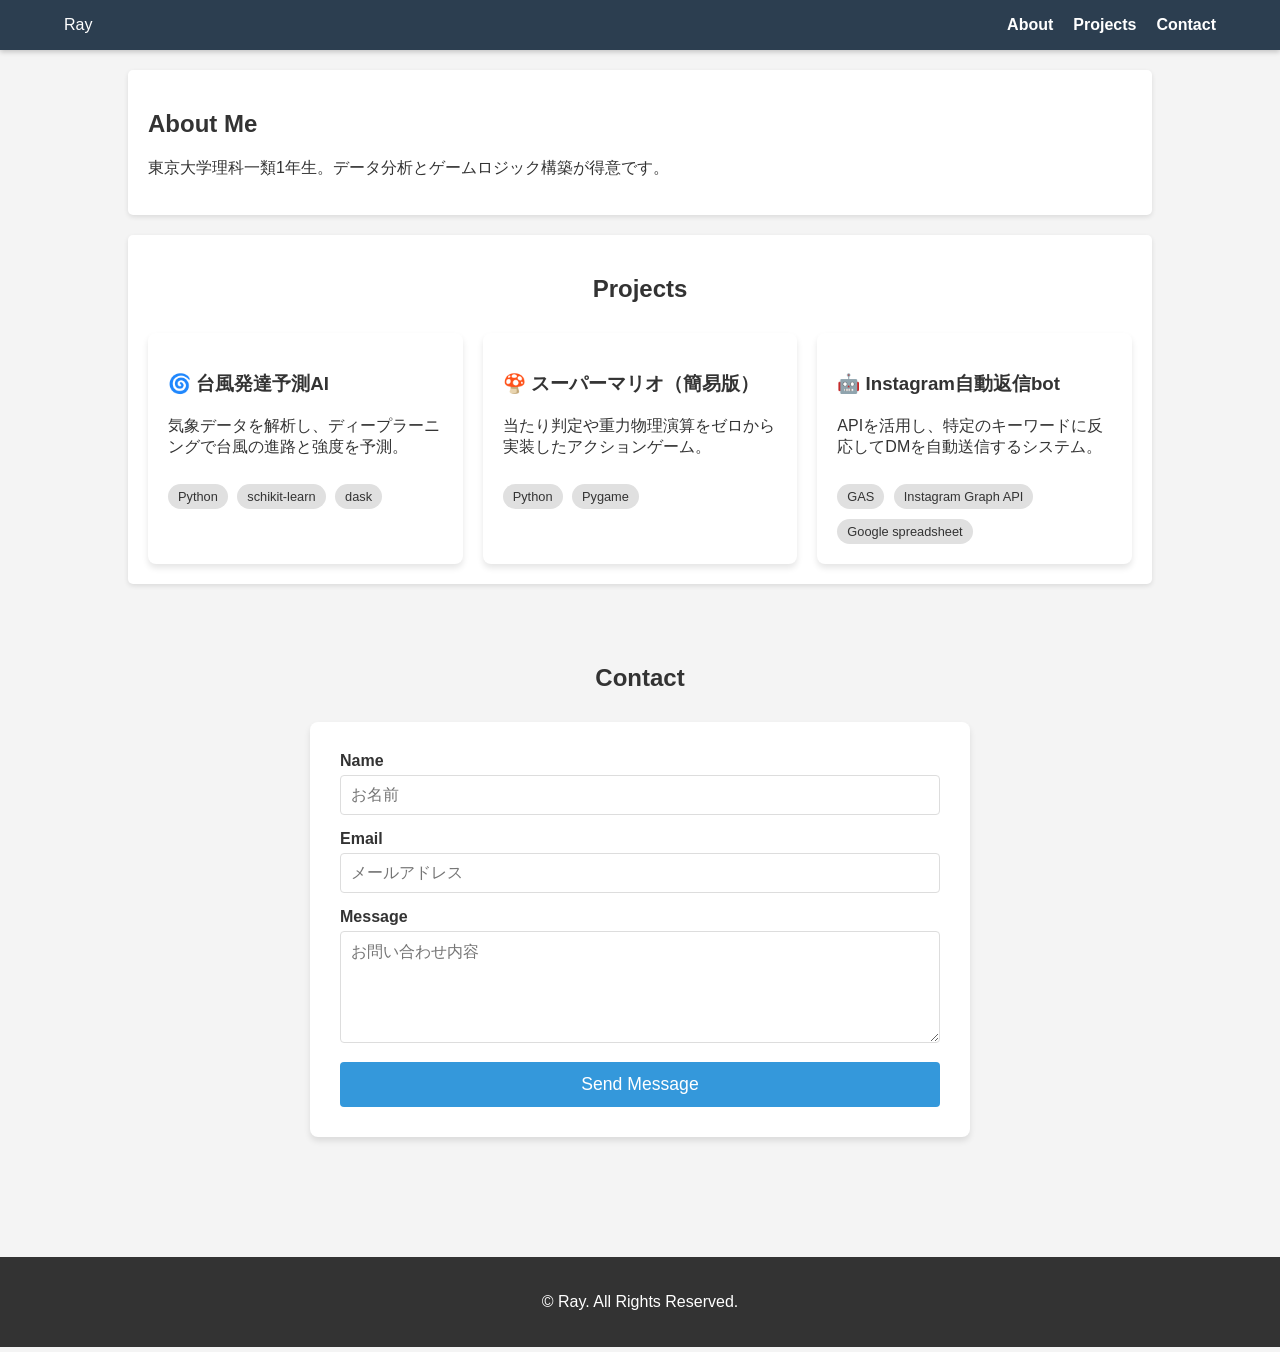
==== index.html @ 61f5af49 "スマホ対応とJSの追加" ====
<!DOCTYPE html>
<html lang="ja">
<head>
    <meta charset="UTF-8">
    <meta name="viewport" content="width=device-width, initial-scale=1.0">
    <title>My Portfolio</title>
    <link rel="stylesheet" href="./css/style.css">
</head>
<body>

    <header>
        <div class="header-container">
            <div class="logo">
                Ray
            </div>

            <nav>
                <ul>
                    <li><a href="#about">About</a></li>
                    <li><a href="#projects">Projects</a></li>
                    <li><a href="#contact">Contact</a></li>
                </ul>
            </nav>
        </div>
    </header>

    <div class="container">
        <section class="project" id="about">
            <h2>About Me</h2>
            <p>東京大学理科一類1年生。データ分析とゲームロジック構築が得意です。</p>
        </section>

        <section class="project" id="projects">
            <h2 style="text-align: center; margin-bottom: 30px;">Projects</h2>
            
            <div class="project-grid">
                <div class="project-card">
                    <h3>🌀 台風発達予測AI</h3>
                    <p>気象データを解析し、ディープラーニングで台風の進路と強度を予測。</p>
                    <div class="tech-stack">
                        <span>Python</span>
                        <span>schikit-learn</span>
                        <span>dask</span>
                    </div>
                </div>

                <div class="project-card">
                    <h3>🍄 スーパーマリオ（簡易版）</h3>
                    <p>当たり判定や重力物理演算をゼロから実装したアクションゲーム。</p>
                    <div class="tech-stack">
                        <span>Python</span>
                        <span>Pygame</span>
                    </div>
                </div>

                <div class="project-card">
                    <h3>🤖 Instagram自動返信bot</h3>
                    <p>APIを活用し、特定のキーワードに反応してDMを自動送信するシステム。</p>
                    <div class="tech-stack">
                        <span>GAS</span>
                        <span>Instagram Graph API</span>
                        <span>Google spreadsheet</span>
                    </div>
                </div>

            </div>
        </section>
    </div>

    <section id="contact" class="container">
        <h2 style="text-align: center; margin-bottom: 30px;">Contact</h2>
        <div class="contact-form">
            <form>
                <div class="form-group">
                    <label for="name">Name</label>
                    <input type="text" id="name" placeholder="お名前">
                </div>
                <div class="form-group">
                    <label for="email">Email</label>
                    <input type="email" id="email" placeholder="メールアドレス">
                </div>
                <div class="form-group">
                    <label for="message">Message</label>
                    <textarea id="message" rows="5" placeholder="お問い合わせ内容"></textarea>
                </div>
                <button type="submit" class="btn">Send Message</button>
            </form>
        </div>
    </section>

    <footer>
        <p>&copy; Ray. All Rights Reserved.</p>
    </footer>
<script src="./js/main.js"></script>
</body>
</html>
---- css/style.css ----
body {
    font-family: sans-serif;
    margin: 0;
    padding: 0;
    background-color: #f4f4f4;
    color: #333;
}

header {
    background-color: #2c3e50;
    color: white;
    padding: 2rem 0;
    text-align: center;
}

.container {
    width: 80%;
    margin: auto;
    overflow: hidden;
    padding: 20px;
}

.project {
    background: white;
    padding: 20px;
    margin-bottom: 20px;
    border-radius: 5px;
    box-shadow: 0 2px 5px rgba(0,0,0,0.1);
}

/* グリッドレイアウト（カードを横並びにする） */
.project-grid {
    display: grid;
    grid-template-columns: repeat(auto-fit, minmax(250px, 1fr));
    gap: 20px;
}

/* カードのデザイン */
.project-card {
    background: white;
    padding: 20px;
    border-radius: 8px;
    box-shadow: 0 4px 6px rgba(0,0,0,0.1);
    transition: transform 0.3s ease;
}

/* マウスを乗せた時の動き */
.project-card:hover {
    transform: translateY(-5px); /* 少し浮き上がる */
}

/* 技術タグのデザイン */
.tech-stack span {
    display: inline-block;
    background: #e0e0e0;
    padding: 5px 10px;
    border-radius: 15px;
    font-size: 0.8rem;
    margin-right: 5px;
    margin-top: 10px;
}

/* ヘッダー全体の設定 */
header {
    background-color: #2c3e50;
    color: white;
    padding: 1rem 0;
    /* スクロールしても上に張り付く設定 */
    position: sticky;
    top: 0;
    z-index: 1000; /* 他の要素より手前に表示 */
    box-shadow: 0 2px 5px rgba(0,0,0,0.2);
}

/* ヘッダーの中身を横並びにするコンテナ */
.header-container {
    width: 90%;
    margin: auto;
    display: flex;             /* 1. フレックスボックス化 */
    justify-content: space-between; /* 2. 両端に配置 */
    align-items: center;       /* 3. 垂直方向の中央揃え */
}

.logo h1 {
    margin: 0;
    font-size: 2.5rem;
}

/* ナビゲーションのリスト設定 */
nav ul {
    display: flex; /* リストの・を横並びにする */
    list-style: none; /* ・（黒丸）を消す */
    margin: 0;
    padding: 0;
}

nav li {
    margin-left: 20px; /* メニュー間の隙間 */
}

/* リンクのデザイン */
nav a {
    color: white;
    text-decoration: none; /* 下線を消す */
    font-weight: bold;
    transition: color 0.3s;
}

nav a:hover {
    color: #3498db; /* ホバー時に水色にする */
}

/* --- Contact Form Styles --- */
.contact-form {
    max-width: 600px; /* 幅を広げすぎない */
    margin: 0 auto 50px auto; /* 中央寄せ */
    background: white;
    padding: 30px;
    border-radius: 8px;
    box-shadow: 0 4px 6px rgba(0,0,0,0.1);
}

.form-group {
    margin-bottom: 15px;
}

label {
    display: block; /* 改行させる */
    margin-bottom: 5px;
    font-weight: bold;
}

/* 入力エリアの共通設定 */
input[type="text"],
input[type="email"],
textarea {
    width: 100%; /* 親要素いっぱいに広げる */
    padding: 10px;
    border: 1px solid #ddd;
    border-radius: 4px;
    font-size: 1rem;
    box-sizing: border-box; /* 重要：paddingを幅に含める計算式 */
}

/* 入力中に枠線を青くする（フォーカス状態） */
input:focus,
textarea:focus {
    outline: none;
    border-color: #3498db;
    box-shadow: 0 0 5px rgba(52, 152, 219, 0.5);
}

/* 送信ボタン */
.btn {
    display: block;
    width: 100%;
    background: #3498db;
    color: white;
    border: none;
    padding: 12px;
    font-size: 1.1rem;
    border-radius: 4px;
    cursor: pointer;
    transition: background 0.3s;
}

.btn:hover {
    background: #2980b9;
}

/* --- Footer Styles --- */
footer {
    background: #333;
    color: white;
    text-align: center;
    padding: 20px 0;
    margin-top: 50px;
}

/* --- スマホ対応 (レスポンシブデザイン) --- */

/* 画面の幅が768px以下（スマホ・タブレット縦）の場合に適用 */
@media (max-width: 768px) {

    /* 1. コンテナの幅を広げる */
    .container {
        width: 95%; /* スマホは画面が狭いので、余白を減らして限界まで使う */
        padding: 10px;
    }

    /* 2. ヘッダーのデザイン変更 */
    .header-container {
        flex-direction: column; /* 横並び(row)をやめて、縦積み(column)にする */
        text-align: center;
    }

    nav ul {
        margin-top: 15px; /* ロゴとメニューの間に隙間を作る */
        justify-content: center; /* 真ん中に寄せる */
    }

    nav li {
        margin: 0 10px; /* メニュー同士の間隔を調整 */
    }

    /* 3. プロジェクトカードの調整 */
    .project-grid {
        /* スマホでは1列にする（強制的に） */
        grid-template-columns: 1fr; 
    }

    h1 {
        font-size: 1.8rem; /* タイトルがデカすぎるので少し小さく */
    }
}
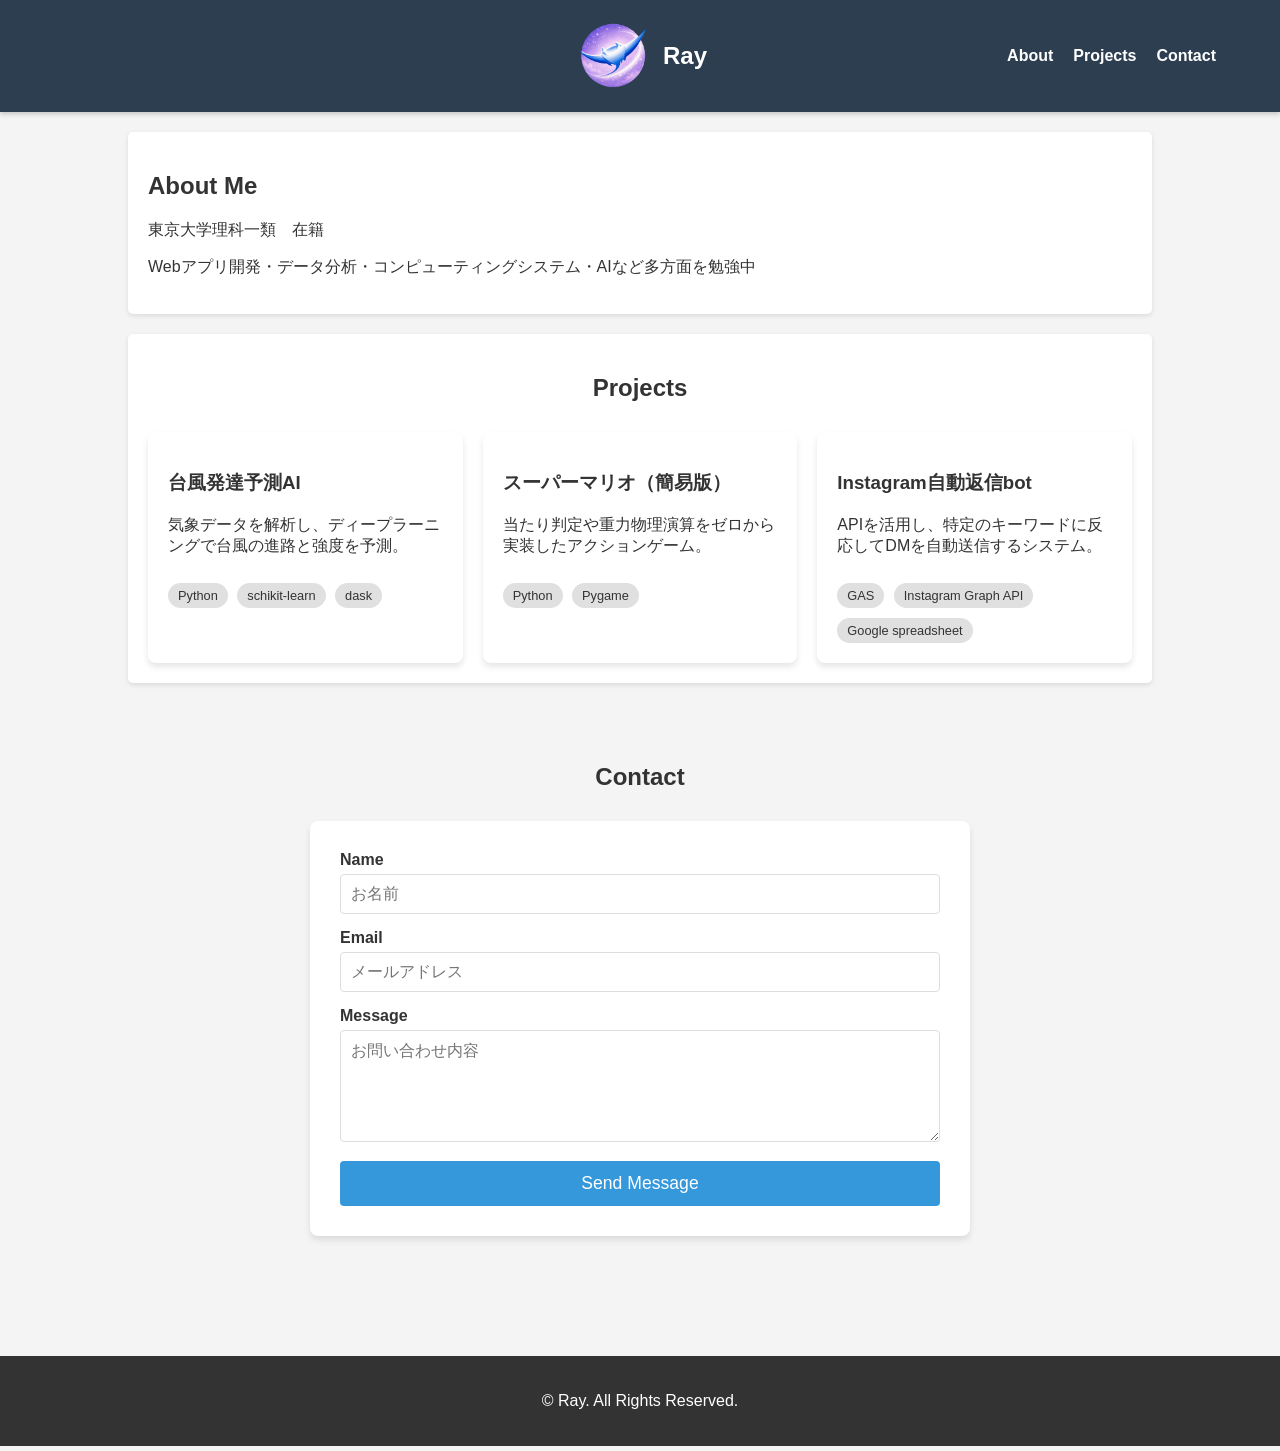
==== commit 0b488e0d: "アイコンの追加" ====
--- a/index.html
+++ b/index.html
@@ -11,7 +11,8 @@
     <header>
         <div class="header-container">
             <div class="logo">
-                Ray
+                <img src="./assets/Ray icon ver3.PNG" alt="logo" height="80px">
+                <h3>Ray</h3>
             </div>
 
             <nav>
@@ -27,7 +28,8 @@
     <div class="container">
         <section class="project" id="about">
             <h2>About Me</h2>
-            <p>東京大学理科一類1年生。データ分析とゲームロジック構築が得意です。</p>
+            <p>東京大学理科一類　在籍</p>
+            <p>Webアプリ開発・データ分析・コンピューティングシステム・AIなど多方面を勉強中</p>
         </section>
 
         <section class="project" id="projects">
@@ -35,7 +37,7 @@
             
             <div class="project-grid">
                 <div class="project-card">
-                    <h3>🌀 台風発達予測AI</h3>
+                    <h3>台風発達予測AI</h3>
                     <p>気象データを解析し、ディープラーニングで台風の進路と強度を予測。</p>
                     <div class="tech-stack">
                         <span>Python</span>
@@ -45,7 +47,7 @@
                 </div>
 
                 <div class="project-card">
-                    <h3>🍄 スーパーマリオ（簡易版）</h3>
+                    <h3>スーパーマリオ（簡易版）</h3>
                     <p>当たり判定や重力物理演算をゼロから実装したアクションゲーム。</p>
                     <div class="tech-stack">
                         <span>Python</span>
@@ -54,7 +56,7 @@
                 </div>
 
                 <div class="project-card">
-                    <h3>🤖 Instagram自動返信bot</h3>
+                    <h3>Instagram自動返信bot</h3>
                     <p>APIを活用し、特定のキーワードに反応してDMを自動送信するシステム。</p>
                     <div class="tech-stack">
                         <span>GAS</span>
--- a/css/style.css
+++ b/css/style.css
@@ -76,22 +76,33 @@
 .header-container {
     width: 90%;
     margin: auto;
-    display: flex;             /* 1. フレックスボックス化 */
-    justify-content: space-between; /* 2. 両端に配置 */
+    display: grid;             /* 1. フレックスボックス化 */
+    grid-template-columns: 1fr auto 1fr; /* 2. 両端に配置 */
     align-items: center;       /* 3. 垂直方向の中央揃え */
 }
 
-.logo h1 {
+.logo {
+    justify-self: center;   
+    display: flex;
+    align-items: center;
+    gap: 10px;
+    grid-column: 2;        
+}
+
+.logo h3 {
     margin: 0;
-    font-size: 2.5rem;
+    font-size: 1.5rem;
 }
 
 /* ナビゲーションのリスト設定 */
-nav ul {
-    display: flex; /* リストの・を横並びにする */
-    list-style: none; /* ・（黒丸）を消す */
-    margin: 0;
-    padding: 0;
+nav {
+    grid-column: 3;   /* ← 右端の列に固定 */
+    justify-self: end;
+}
+
+nav ul { display: flex; /* リストの・を横並びにする */ 
+    list-style: none; /* ・（黒丸）を消す */ 
+    margin: 0; padding: 0;
 }
 
 nav li {
@@ -188,10 +199,19 @@
         padding: 10px;
     }
 
-    /* 2. ヘッダーのデザイン変更 */
     .header-container {
-        flex-direction: column; /* 横並び(row)をやめて、縦積み(column)にする */
+        grid-template-columns: 1fr;
+        row-gap: 15px;
         text-align: center;
+    }
+
+    .logo {
+        grid-column: 1;
+    }
+
+    nav {
+        grid-column: 1;
+        justify-self: center;
     }
 
     nav ul {
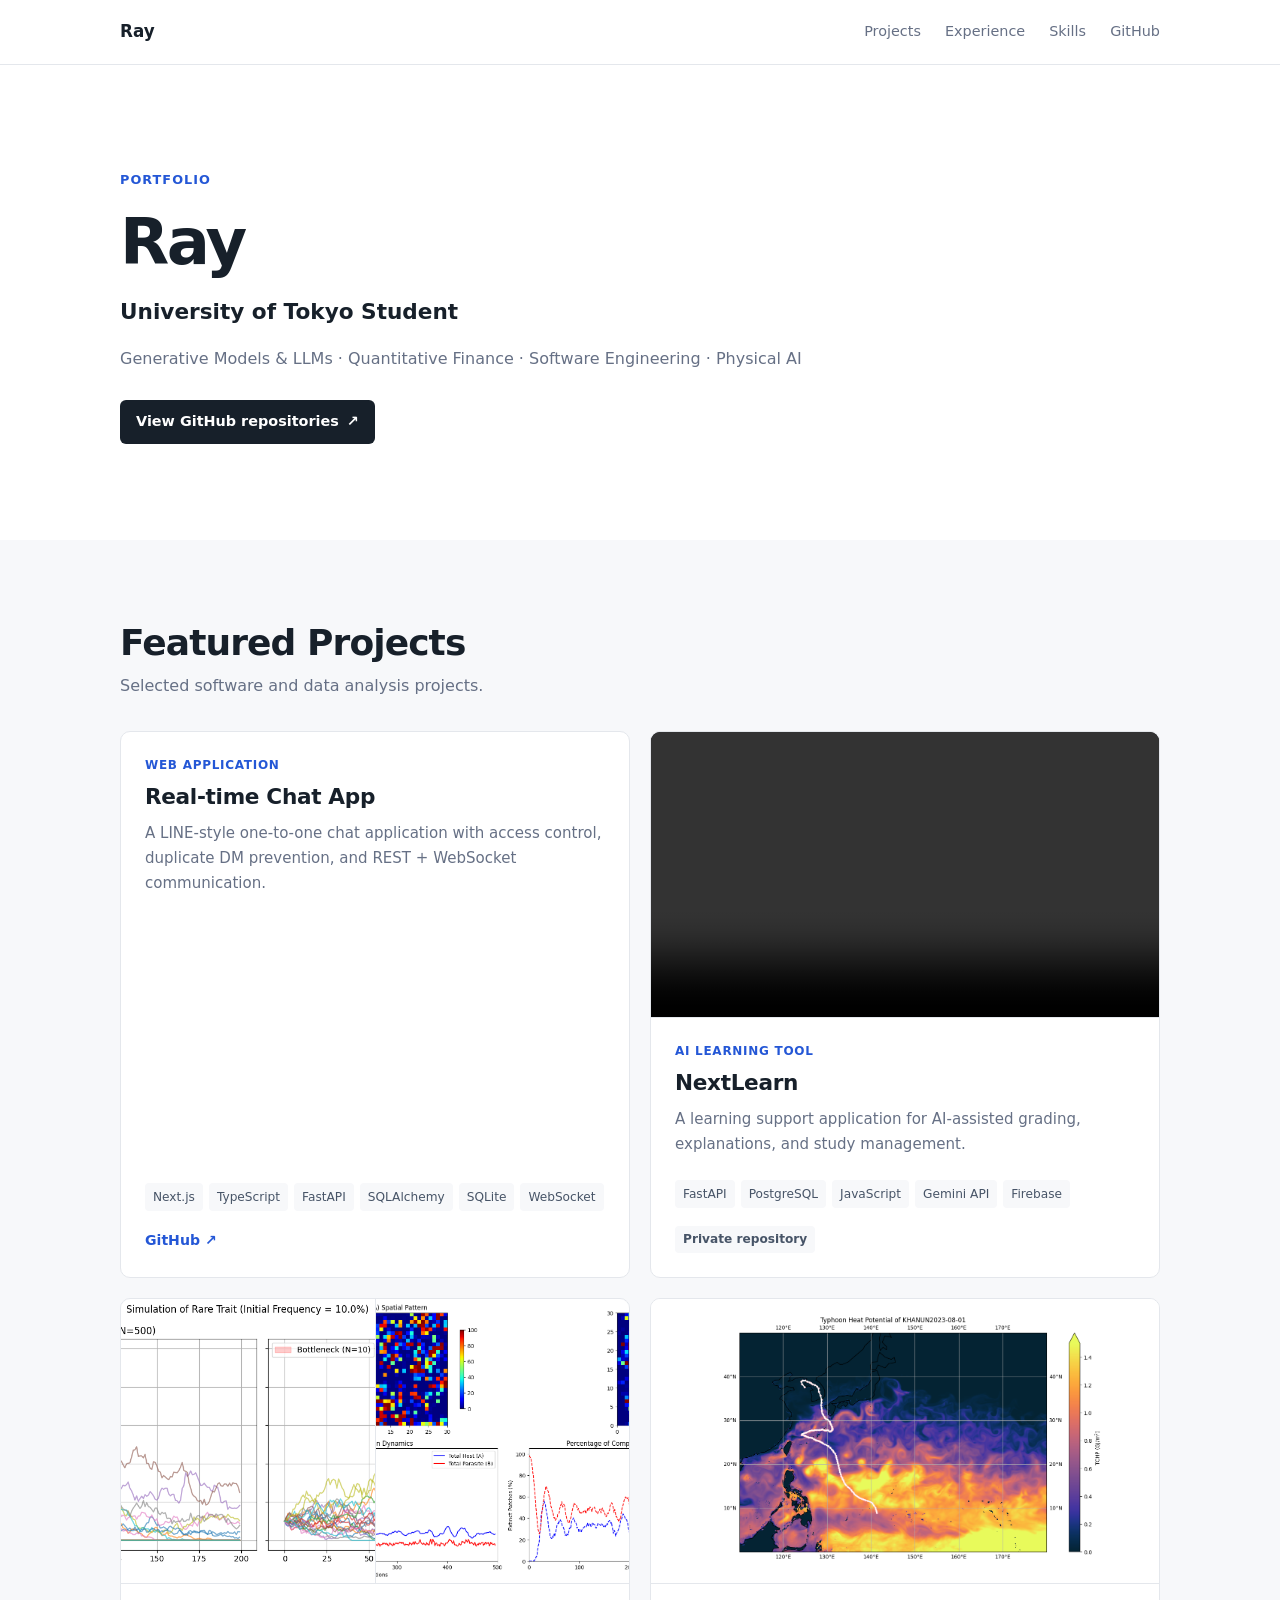
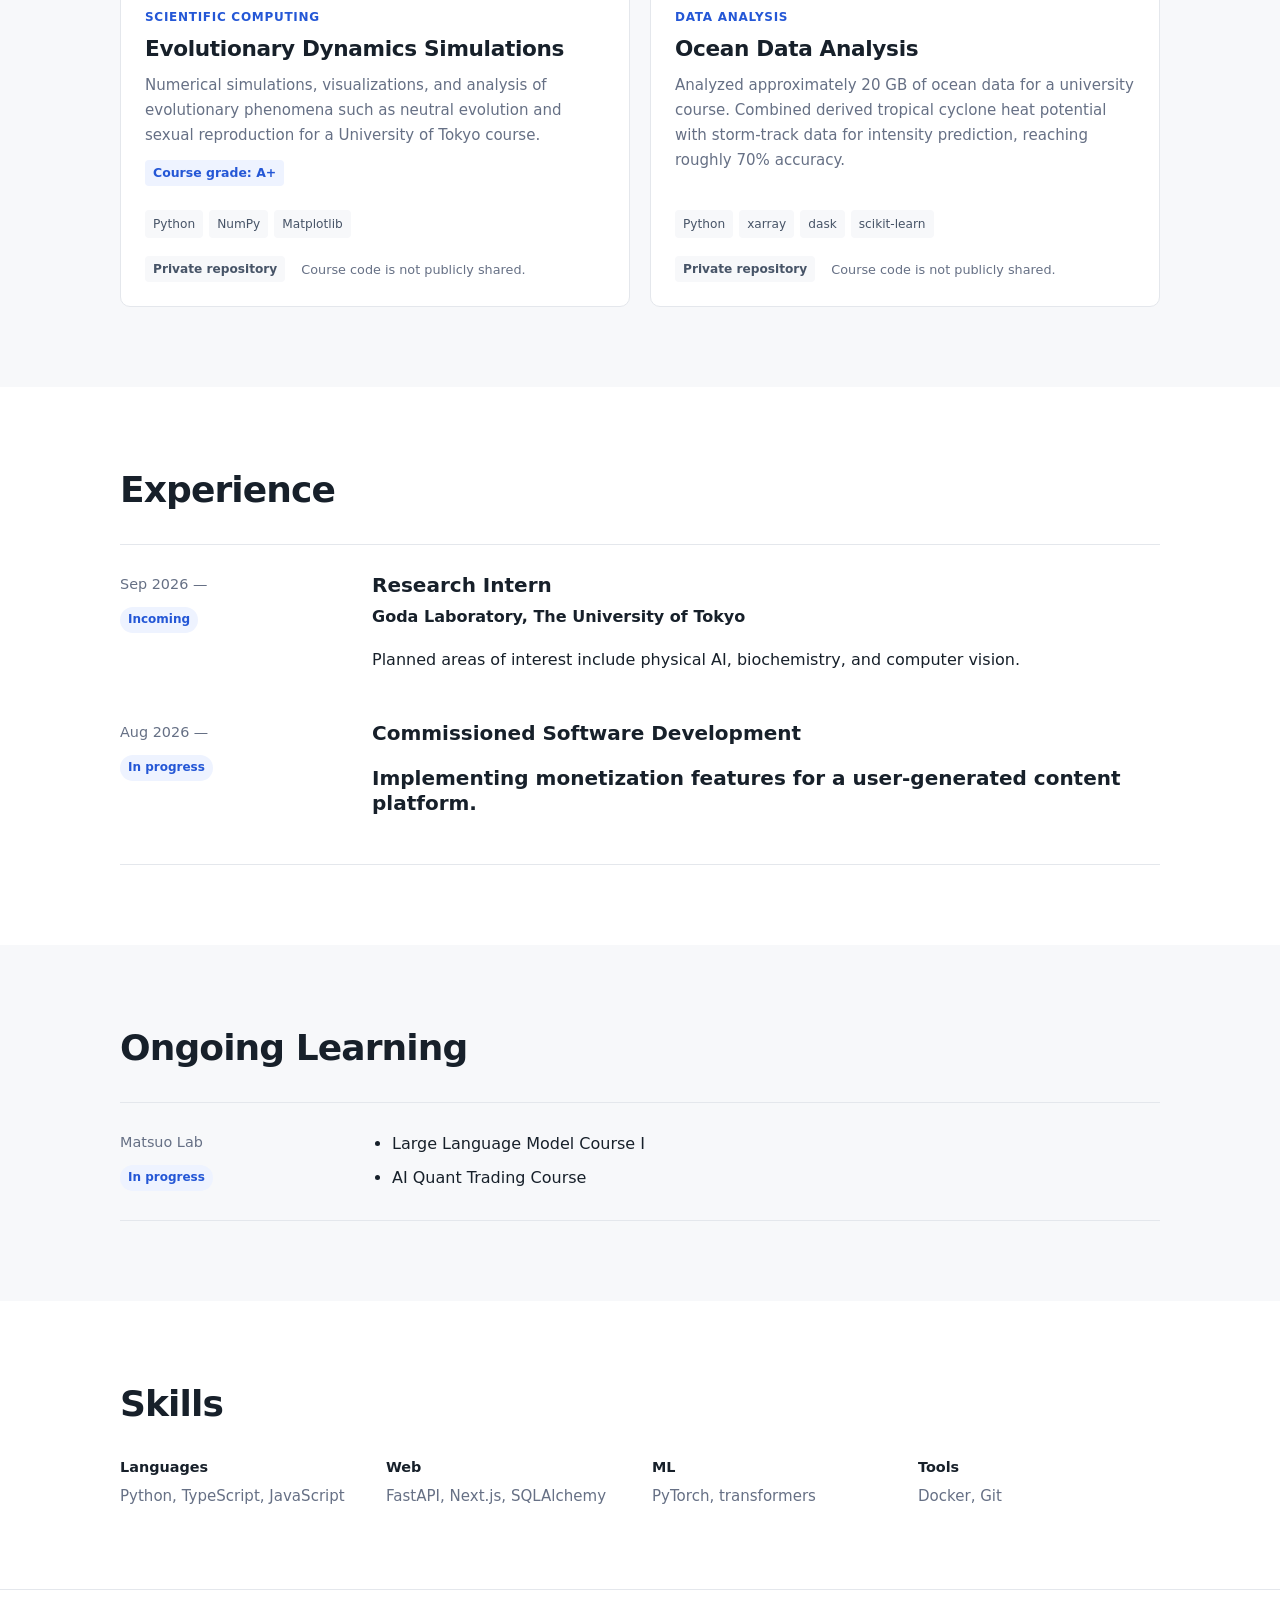
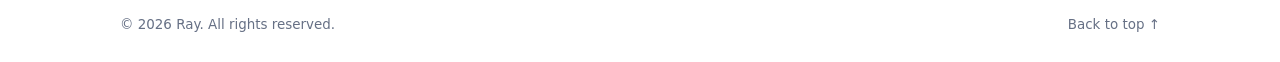
==== commit 6b903c87: "new portfolio" ====
--- a/index.html
+++ b/index.html
@@ -1,98 +1,189 @@
-<!DOCTYPE html>
-<html lang="ja">
-<head>
-    <meta charset="UTF-8">
-    <meta name="viewport" content="width=device-width, initial-scale=1.0">
-    <title>My Portfolio</title>
-    <link rel="stylesheet" href="./css/style.css">
-</head>
-<body>
+<!doctype html>
+<html lang="en">
+  <head>
+    <meta charset="UTF-8" />
+    <meta name="viewport" content="width=device-width, initial-scale=1" />
+    <meta name="description" content="Ray — University of Tokyo student interested in machine learning, quantitative research, software engineering, and physical AI." />
+    <meta name="theme-color" content="#ffffff" />
+    <meta property="og:title" content="Ray — Portfolio" />
+    <meta property="og:description" content="University of Tokyo student interested in machine learning, quantitative research, software engineering, and physical AI." />
+    <meta property="og:type" content="website" />
+    <meta property="og:image" content="./assets/og.png" />
+    <title>Ray — Portfolio</title>
+    <link rel="stylesheet" href="./css/style.css" />
+    <script src="./js/main.js" defer></script>
+  </head>
+  <body>
+    <a class="skip-link" href="#main">Skip to content</a>
 
-    <header>
-        <div class="header-container">
-            <div class="logo">
-                <img src="./assets/Ray icon ver3.PNG" alt="logo" height="80px">
-                <h3>Ray</h3>
-            </div>
-
-            <nav>
-                <ul>
-                    <li><a href="#about">About</a></li>
-                    <li><a href="#projects">Projects</a></li>
-                    <li><a href="#contact">Contact</a></li>
-                </ul>
-            </nav>
-        </div>
+    <header class="site-header">
+      <div class="container header-inner">
+        <a class="site-name" href="#top">Ray</a>
+        <nav aria-label="Main navigation">
+          <a href="#projects">Projects</a>
+          <a href="#experience">Experience</a>
+          <a href="#skills">Skills</a>
+          <a data-link="github" href="https://github.com/reyquza?tab=repositories">GitHub</a>
+        </nav>
+      </div>
     </header>
 
-    <div class="container">
-        <section class="project" id="about">
-            <h2>About Me</h2>
-            <p>東京大学理科一類　在籍</p>
-            <p>Webアプリ開発・データ分析・コンピューティングシステム・AIなど多方面を勉強中</p>
-        </section>
+    <main id="main">
+      <section class="hero container" id="top" aria-labelledby="hero-title">
+        <p class="hero-label">Portfolio</p>
+        <h1 id="hero-title">Ray</h1>
+        <p class="hero-subtitle">University of Tokyo Student</p>
+        <p class="hero-interests">Generative Models & LLMs · Quantitative Finance · Software Engineering · Physical AI</p>
+        <a class="button" data-link="github" href="https://github.com/reyquza?tab=repositories">View GitHub repositories <span aria-hidden="true">↗</span></a>
+      </section>
 
-        <section class="project" id="projects">
-            <h2 style="text-align: center; margin-bottom: 30px;">Projects</h2>
-            
-            <div class="project-grid">
-                <div class="project-card">
-                    <h3>台風発達予測AI</h3>
-                    <p>気象データを解析し、ディープラーニングで台風の進路と強度を予測。</p>
-                    <div class="tech-stack">
-                        <span>Python</span>
-                        <span>schikit-learn</span>
-                        <span>dask</span>
-                    </div>
+      <section class="section section-muted" id="projects" aria-labelledby="projects-title">
+        <div class="container">
+          <div class="section-heading">
+            <h2 id="projects-title">Featured Projects</h2>
+            <p>Selected software and data analysis projects.</p>
+          </div>
+
+          <div class="projects-grid">
+            <article class="project-card">
+              <div class="project-content">
+                <p class="project-type">Web Application</p>
+                <h3>Real-time Chat App</h3>
+                <p>A LINE-style one-to-one chat application with access control, duplicate DM prevention, and REST + WebSocket communication.</p>
+                <ul class="tech-list" aria-label="Technologies used">
+                  <li>Next.js</li><li>TypeScript</li><li>FastAPI</li><li>SQLAlchemy</li><li>SQLite</li><li>WebSocket</li>
+                </ul>
+                <div class="project-links">
+                  <a data-link="chatGithub" href="https://github.com/reyquza/2WINS_skill_test">GitHub ↗</a>
                 </div>
+              </div>
+            </article>
 
-                <div class="project-card">
-                    <h3>スーパーマリオ（簡易版）</h3>
-                    <p>当たり判定や重力物理演算をゼロから実装したアクションゲーム。</p>
-                    <div class="tech-stack">
-                        <span>Python</span>
-                        <span>Pygame</span>
-                    </div>
+            <article class="project-card">
+              <div class="project-media">
+                <video controls muted playsinline preload="metadata" aria-label="NextLearn application demonstration">
+                  <source src="./assets/nextlearn-demo.mp4" type="video/mp4" />
+                  Your browser does not support embedded video.
+                </video>
+              </div>
+              <div class="project-content">
+                <p class="project-type">AI Learning Tool</p>
+                <h3>NextLearn</h3>
+                <p>A learning support application for AI-assisted grading, explanations, and study management.</p>
+                <ul class="tech-list" aria-label="Technologies used">
+                  <li>FastAPI</li><li>PostgreSQL</li><li>JavaScript</li><li>Gemini API</li><li>Firebase</li>
+                </ul>
+                <div class="project-links">
+                  <span class="private-label">Private repository</span>
                 </div>
+              </div>
+            </article>
 
-                <div class="project-card">
-                    <h3>Instagram自動返信bot</h3>
-                    <p>APIを活用し、特定のキーワードに反応してDMを自動送信するシステム。</p>
-                    <div class="tech-stack">
-                        <span>GAS</span>
-                        <span>Instagram Graph API</span>
-                        <span>Google spreadsheet</span>
-                    </div>
+            <article class="project-card">
+              <div class="project-gallery" aria-label="Evolutionary dynamics simulation outputs">
+                <img src="./assets/3.png" alt="Simulation comparing rare trait frequency in a large population and a population bottleneck" loading="lazy" />
+                <img src="./assets/normal.png" alt="Host-parasite spatial patterns and population dynamics from a numerical simulation" loading="lazy" />
+              </div>
+              <div class="project-content">
+                <p class="project-type">Scientific Computing</p>
+                <h3>Evolutionary Dynamics Simulations</h3>
+                <p>Numerical simulations, visualizations, and analysis of evolutionary phenomena such as neutral evolution and sexual reproduction for a University of Tokyo course.</p>
+                <p class="project-note">Course grade: A+</p>
+                <ul class="tech-list" aria-label="Technologies used">
+                  <li>Python</li><li>NumPy</li><li>Matplotlib</li>
+                </ul>
+                <div class="project-links">
+                  <span class="private-label">Private repository</span>
+                  <span class="private-reason">Course code is not publicly shared.</span>
                 </div>
+              </div>
+            </article>
 
+            <article class="project-card">
+              <div class="project-media">
+                <img src="./assets/KHANUN.png" alt="Map showing typhoon heat potential and the path of Typhoon Khanun" loading="lazy" />
+              </div>
+              <div class="project-content">
+                <p class="project-type">Data Analysis</p>
+                <h3>Ocean Data Analysis</h3>
+                <p>Analyzed approximately 20 GB of ocean data for a university course. Combined derived tropical cyclone heat potential with storm-track data for intensity prediction, reaching roughly 70% accuracy.</p>
+                <ul class="tech-list" aria-label="Technologies used">
+                  <li>Python</li><li>xarray</li><li>dask</li><li>scikit-learn</li>
+                </ul>
+                <div class="project-links">
+                  <span class="private-label">Private repository</span>
+                  <span class="private-reason">Course code is not publicly shared.</span>
+                </div>
+              </div>
+            </article>
+          </div>
+        </div>
+      </section>
+
+      <section class="section container" id="experience" aria-labelledby="experience-title">
+        <div class="section-heading">
+          <h2 id="experience-title">Experience</h2>
+        </div>
+        <article class="experience-row">
+          <div>
+            <p class="experience-date">Sep 2026 —</p>
+            <span class="status">Incoming</span>
+          </div>
+          <div>
+            <h3>Research Intern</h3>
+            <p class="experience-place">Goda Laboratory, The University of Tokyo</p>
+            <p>Planned areas of interest include physical AI, biochemistry, and computer vision.</p>
+          </div>
+          <div>
+            <p class="experience-date">Aug 2026 —</p>
+            <span class="status">In progress</span>
+          </div>
+          <div>
+            <h3>Commissioned Software Development<h3>
+            <p>Implementing monetization features for a user-generated content platform.</p>
+          </div>
+        </article>
+      </section>
+
+      <section class="section section-muted" aria-labelledby="learning-title">
+        <div class="container">
+          <div class="section-heading">
+            <h2 id="learning-title">Ongoing Learning</h2>
+          </div>
+          <article class="learning-row">
+            <div>
+              <p class="experience-date">Matsuo Lab</p>
+              <span class="status">In progress</span>
             </div>
-        </section>
-    </div>
+            <ul>
+              <li>Large Language Model Course I</li>
+              <li>AI Quant Trading Course</li>
+            </ul>
+          </article>
+        </div>
+      </section>
 
-    <section id="contact" class="container">
-        <h2 style="text-align: center; margin-bottom: 30px;">Contact</h2>
-        <div class="contact-form">
-            <form>
-                <div class="form-group">
-                    <label for="name">Name</label>
-                    <input type="text" id="name" placeholder="お名前">
-                </div>
-                <div class="form-group">
-                    <label for="email">Email</label>
-                    <input type="email" id="email" placeholder="メールアドレス">
-                </div>
-                <div class="form-group">
-                    <label for="message">Message</label>
-                    <textarea id="message" rows="5" placeholder="お問い合わせ内容"></textarea>
-                </div>
-                <button type="submit" class="btn">Send Message</button>
-            </form>
+      <section class="section" id="skills" aria-labelledby="skills-title">
+        <div class="container">
+          <div class="section-heading">
+            <h2 id="skills-title">Skills</h2>
+          </div>
+          <div class="skills-grid">
+            <div><h3>Languages</h3><p>Python, TypeScript, JavaScript</p></div>
+            <div><h3>Web</h3><p>FastAPI, Next.js, SQLAlchemy</p></div>
+            <div><h3>ML</h3><p>PyTorch, transformers</p></div>
+            <div><h3>Tools</h3><p>Docker, Git</p></div>
+          </div>
         </div>
-    </section>
+      </section>
+
+    </main>
 
     <footer>
-        <p>&copy; Ray. All Rights Reserved.</p>
+      <div class="container footer-inner">
+        <p>© <span id="year">2026</span> Ray. All rights reserved.</p>
+        <a href="#top">Back to top ↑</a>
+      </div>
     </footer>
-<script src="./js/main.js"></script>
-</body>
-</html>+  </body>
+</html>
--- a/css/style.css
+++ b/css/style.css
@@ -1,235 +1,350 @@
+:root {
+  --text: #17202a;
+  --muted: #667085;
+  --border: #e4e7ec;
+  --background: #ffffff;
+  --surface: #f7f8fa;
+  --accent: #2457d6;
+  --max-width: 1040px;
+}
+
+* { box-sizing: border-box; }
+html { scroll-behavior: smooth; }
+
 body {
-    font-family: sans-serif;
-    margin: 0;
-    padding: 0;
-    background-color: #f4f4f4;
-    color: #333;
-}
-
-header {
-    background-color: #2c3e50;
-    color: white;
-    padding: 2rem 0;
-    text-align: center;
-}
+  margin: 0;
+  background: var(--background);
+  color: var(--text);
+  font-family: Inter, ui-sans-serif, system-ui, -apple-system, BlinkMacSystemFont, "Segoe UI", sans-serif;
+  font-size: 16px;
+  line-height: 1.65;
+  -webkit-font-smoothing: antialiased;
+}
+
+img, video { max-width: 100%; }
+a { color: inherit; }
 
 .container {
-    width: 80%;
-    margin: auto;
-    overflow: hidden;
-    padding: 20px;
-}
-
-.project {
-    background: white;
-    padding: 20px;
-    margin-bottom: 20px;
-    border-radius: 5px;
-    box-shadow: 0 2px 5px rgba(0,0,0,0.1);
-}
-
-/* グリッドレイアウト（カードを横並びにする） */
-.project-grid {
-    display: grid;
-    grid-template-columns: repeat(auto-fit, minmax(250px, 1fr));
-    gap: 20px;
-}
-
-/* カードのデザイン */
+  width: min(calc(100% - 40px), var(--max-width));
+  margin-inline: auto;
+}
+
+.skip-link {
+  position: fixed;
+  top: 12px;
+  left: 12px;
+  z-index: 10;
+  padding: 8px 12px;
+  background: var(--text);
+  color: #fff;
+  transform: translateY(-160%);
+}
+.skip-link:focus { transform: translateY(0); }
+
+.site-header {
+  position: sticky;
+  top: 0;
+  z-index: 5;
+  background: rgba(255, 255, 255, .94);
+  border-bottom: 1px solid var(--border);
+  backdrop-filter: blur(10px);
+}
+
+.header-inner {
+  min-height: 64px;
+  display: flex;
+  align-items: center;
+  justify-content: space-between;
+  gap: 24px;
+}
+
+.site-name {
+  font-size: 1.05rem;
+  font-weight: 700;
+  text-decoration: none;
+}
+
+nav { display: flex; gap: 24px; }
+nav a {
+  color: var(--muted);
+  font-size: .9rem;
+  font-weight: 500;
+  text-decoration: none;
+}
+nav a:hover, nav a:focus-visible { color: var(--text); }
+
+.hero { padding-block: 104px 96px; }
+.hero-label {
+  margin: 0 0 12px;
+  color: var(--accent);
+  font-size: .8rem;
+  font-weight: 700;
+  letter-spacing: .08em;
+  text-transform: uppercase;
+}
+
+h1, h2, h3 { line-height: 1.25; }
+h1 {
+  margin: 0;
+  font-size: clamp(3rem, 8vw, 4rem);
+  letter-spacing: -.04em;
+}
+
+.hero-subtitle {
+  margin: 12px 0 0;
+  font-size: 1.35rem;
+  font-weight: 600;
+}
+
+.hero-interests {
+  max-width: 720px;
+  margin: 16px 0 0;
+  color: var(--muted);
+  font-size: 1rem;
+}
+
+.button {
+  display: inline-flex;
+  align-items: center;
+  gap: 8px;
+  margin-top: 28px;
+  padding: 10px 16px;
+  border-radius: 6px;
+  background: var(--text);
+  color: #fff;
+  font-size: .9rem;
+  font-weight: 600;
+  text-decoration: none;
+}
+.button:hover, .button:focus-visible { background: var(--accent); }
+
+.section { padding-block: 80px; }
+.section-muted { background: var(--surface); }
+.section-heading { margin-bottom: 32px; }
+
+h2 {
+  margin: 0;
+  font-size: clamp(1.75rem, 4vw, 2.25rem);
+  letter-spacing: -.025em;
+}
+
+.section-heading > p {
+  margin: 8px 0 0;
+  color: var(--muted);
+}
+
+.projects-grid {
+  display: grid;
+  grid-template-columns: repeat(2, minmax(0, 1fr));
+  gap: 20px;
+}
+
 .project-card {
-    background: white;
-    padding: 20px;
-    border-radius: 8px;
-    box-shadow: 0 4px 6px rgba(0,0,0,0.1);
-    transition: transform 0.3s ease;
-}
-
-/* マウスを乗せた時の動き */
-.project-card:hover {
-    transform: translateY(-5px); /* 少し浮き上がる */
-}
-
-/* 技術タグのデザイン */
-.tech-stack span {
-    display: inline-block;
-    background: #e0e0e0;
-    padding: 5px 10px;
-    border-radius: 15px;
-    font-size: 0.8rem;
-    margin-right: 5px;
-    margin-top: 10px;
-}
-
-/* ヘッダー全体の設定 */
-header {
-    background-color: #2c3e50;
-    color: white;
-    padding: 1rem 0;
-    /* スクロールしても上に張り付く設定 */
-    position: sticky;
-    top: 0;
-    z-index: 1000; /* 他の要素より手前に表示 */
-    box-shadow: 0 2px 5px rgba(0,0,0,0.2);
-}
-
-/* ヘッダーの中身を横並びにするコンテナ */
-.header-container {
-    width: 90%;
-    margin: auto;
-    display: grid;             /* 1. フレックスボックス化 */
-    grid-template-columns: 1fr auto 1fr; /* 2. 両端に配置 */
-    align-items: center;       /* 3. 垂直方向の中央揃え */
-}
-
-.logo {
-    justify-self: center;   
-    display: flex;
-    align-items: center;
-    gap: 10px;
-    grid-column: 2;        
-}
-
-.logo h3 {
-    margin: 0;
-    font-size: 1.5rem;
-}
-
-/* ナビゲーションのリスト設定 */
-nav {
-    grid-column: 3;   /* ← 右端の列に固定 */
-    justify-self: end;
-}
-
-nav ul { display: flex; /* リストの・を横並びにする */ 
-    list-style: none; /* ・（黒丸）を消す */ 
-    margin: 0; padding: 0;
-}
-
-nav li {
-    margin-left: 20px; /* メニュー間の隙間 */
-}
-
-/* リンクのデザイン */
-nav a {
-    color: white;
-    text-decoration: none; /* 下線を消す */
-    font-weight: bold;
-    transition: color 0.3s;
-}
-
-nav a:hover {
-    color: #3498db; /* ホバー時に水色にする */
-}
-
-/* --- Contact Form Styles --- */
-.contact-form {
-    max-width: 600px; /* 幅を広げすぎない */
-    margin: 0 auto 50px auto; /* 中央寄せ */
-    background: white;
-    padding: 30px;
-    border-radius: 8px;
-    box-shadow: 0 4px 6px rgba(0,0,0,0.1);
-}
-
-.form-group {
-    margin-bottom: 15px;
-}
-
-label {
-    display: block; /* 改行させる */
-    margin-bottom: 5px;
-    font-weight: bold;
-}
-
-/* 入力エリアの共通設定 */
-input[type="text"],
-input[type="email"],
-textarea {
-    width: 100%; /* 親要素いっぱいに広げる */
-    padding: 10px;
-    border: 1px solid #ddd;
-    border-radius: 4px;
-    font-size: 1rem;
-    box-sizing: border-box; /* 重要：paddingを幅に含める計算式 */
-}
-
-/* 入力中に枠線を青くする（フォーカス状態） */
-input:focus,
-textarea:focus {
-    outline: none;
-    border-color: #3498db;
-    box-shadow: 0 0 5px rgba(52, 152, 219, 0.5);
-}
-
-/* 送信ボタン */
-.btn {
-    display: block;
-    width: 100%;
-    background: #3498db;
-    color: white;
-    border: none;
-    padding: 12px;
-    font-size: 1.1rem;
-    border-radius: 4px;
-    cursor: pointer;
-    transition: background 0.3s;
-}
-
-.btn:hover {
-    background: #2980b9;
-}
-
-/* --- Footer Styles --- */
-footer {
-    background: #333;
-    color: white;
-    text-align: center;
-    padding: 20px 0;
-    margin-top: 50px;
-}
-
-/* --- スマホ対応 (レスポンシブデザイン) --- */
-
-/* 画面の幅が768px以下（スマホ・タブレット縦）の場合に適用 */
-@media (max-width: 768px) {
-
-    /* 1. コンテナの幅を広げる */
-    .container {
-        width: 95%; /* スマホは画面が狭いので、余白を減らして限界まで使う */
-        padding: 10px;
-    }
-
-    .header-container {
-        grid-template-columns: 1fr;
-        row-gap: 15px;
-        text-align: center;
-    }
-
-    .logo {
-        grid-column: 1;
-    }
-
-    nav {
-        grid-column: 1;
-        justify-self: center;
-    }
-
-    nav ul {
-        margin-top: 15px; /* ロゴとメニューの間に隙間を作る */
-        justify-content: center; /* 真ん中に寄せる */
-    }
-
-    nav li {
-        margin: 0 10px; /* メニュー同士の間隔を調整 */
-    }
-
-    /* 3. プロジェクトカードの調整 */
-    .project-grid {
-        /* スマホでは1列にする（強制的に） */
-        grid-template-columns: 1fr; 
-    }
-
-    h1 {
-        font-size: 1.8rem; /* タイトルがデカすぎるので少し小さく */
-    }
-}+  overflow: hidden;
+  display: flex;
+  flex-direction: column;
+  min-width: 0;
+  background: #fff;
+  border: 1px solid var(--border);
+  border-radius: 10px;
+}
+
+.project-media,
+.project-gallery {
+  aspect-ratio: 16 / 9;
+  overflow: hidden;
+  background: #eef0f3;
+  border-bottom: 1px solid var(--border);
+}
+
+.project-media img,
+.project-media video {
+  width: 100%;
+  height: 100%;
+  display: block;
+  object-fit: cover;
+}
+
+.project-media video { background: #111; }
+
+.project-gallery {
+  display: grid;
+  grid-template-columns: 1fr 1fr;
+  gap: 1px;
+  background: var(--border);
+}
+
+.project-gallery img {
+  width: 100%;
+  height: 100%;
+  display: block;
+  object-fit: cover;
+  background: #fff;
+}
+
+.project-content {
+  flex: 1;
+  display: flex;
+  flex-direction: column;
+  padding: 24px;
+}
+
+.project-type {
+  margin: 0;
+  color: var(--accent);
+  font-size: .75rem;
+  font-weight: 700;
+  letter-spacing: .06em;
+  text-transform: uppercase;
+}
+
+.project-card h3 {
+  margin: 8px 0 10px;
+  font-size: 1.35rem;
+  letter-spacing: -.015em;
+}
+
+.project-content > p:not(.project-type):not(.project-note) {
+  margin: 0;
+  color: var(--muted);
+  font-size: .94rem;
+}
+
+.project-note {
+  width: max-content;
+  margin: 12px 0 0;
+  padding: 3px 8px;
+  border-radius: 4px;
+  background: #eef3ff;
+  color: var(--accent);
+  font-size: .78rem;
+  font-weight: 600;
+}
+
+.tech-list {
+  display: flex;
+  flex-wrap: wrap;
+  gap: 6px;
+  margin: auto 0 0;
+  padding: 24px 0 0;
+  list-style: none;
+}
+
+.tech-list li {
+  padding: 4px 8px;
+  border-radius: 4px;
+  background: var(--surface);
+  color: #475467;
+  font-size: .76rem;
+}
+
+.project-links {
+  display: flex;
+  flex-wrap: wrap;
+  align-items: center;
+  gap: 16px;
+  margin-top: 18px;
+}
+
+.project-links a,
+.text-link {
+  color: var(--accent);
+  font-size: .88rem;
+  font-weight: 600;
+  text-decoration: none;
+}
+.project-links a:hover, .text-link:hover { text-decoration: underline; }
+
+.private-label {
+  padding: 3px 8px;
+  border-radius: 4px;
+  background: var(--surface);
+  color: #475467;
+  font-size: .76rem;
+  font-weight: 600;
+}
+
+.private-reason {
+  color: var(--muted);
+  font-size: .8rem;
+}
+
+.experience-row {
+  display: grid;
+  grid-template-columns: 220px 1fr;
+  gap: 32px;
+  padding-block: 28px;
+  border-top: 1px solid var(--border);
+  border-bottom: 1px solid var(--border);
+}
+
+.experience-date { margin: 0 0 8px; color: var(--muted); font-size: .9rem; }
+.status {
+  display: inline-block;
+  padding: 3px 8px;
+  border-radius: 999px;
+  background: #eef3ff;
+  color: var(--accent);
+  font-size: .75rem;
+  font-weight: 600;
+}
+.experience-row h3 { margin: 0; font-size: 1.25rem; }
+.experience-place { margin: 6px 0 10px; font-weight: 600; }
+.experience-row div:last-child > p:last-child { margin: 0; color: var(--muted); }
+
+.learning-row {
+  display: grid;
+  grid-template-columns: 220px 1fr;
+  gap: 32px;
+  padding-block: 28px;
+  border-top: 1px solid var(--border);
+  border-bottom: 1px solid var(--border);
+}
+
+.learning-row ul { margin: 0; padding-left: 20px; }
+.learning-row li + li { margin-top: 8px; }
+
+.skills-grid {
+  display: grid;
+  grid-template-columns: repeat(4, 1fr);
+  gap: 24px;
+}
+.skills-grid h3 { margin: 0 0 8px; font-size: .9rem; }
+.skills-grid p { margin: 0; color: var(--muted); font-size: .94rem; }
+
+footer { border-top: 1px solid var(--border); }
+.footer-inner {
+  min-height: 72px;
+  display: flex;
+  align-items: center;
+  justify-content: space-between;
+  color: var(--muted);
+  font-size: .84rem;
+}
+.footer-inner p { margin: 0; }
+.footer-inner a { text-decoration: none; }
+
+[aria-disabled="true"] { opacity: .45; cursor: not-allowed; }
+:focus-visible { outline: 3px solid rgba(36, 87, 214, .35); outline-offset: 3px; }
+
+@media (max-width: 760px) {
+  nav { gap: 16px; }
+  nav a:not(:last-child) { display: none; }
+  .hero { padding-block: 72px 64px; }
+  .section { padding-block: 64px; }
+  .projects-grid { grid-template-columns: 1fr; }
+  .experience-row, .learning-row { grid-template-columns: 1fr; gap: 20px; }
+  .skills-grid { grid-template-columns: repeat(2, 1fr); }
+}
+
+@media (max-width: 460px) {
+  .container { width: min(calc(100% - 32px), var(--max-width)); }
+  h1 { font-size: 3rem; }
+  .hero-subtitle { font-size: 1.15rem; }
+  .skills-grid { grid-template-columns: 1fr; gap: 20px; }
+  .project-content { padding: 20px; }
+}
+
+@media (prefers-reduced-motion: reduce) {
+  html { scroll-behavior: auto; }
+}
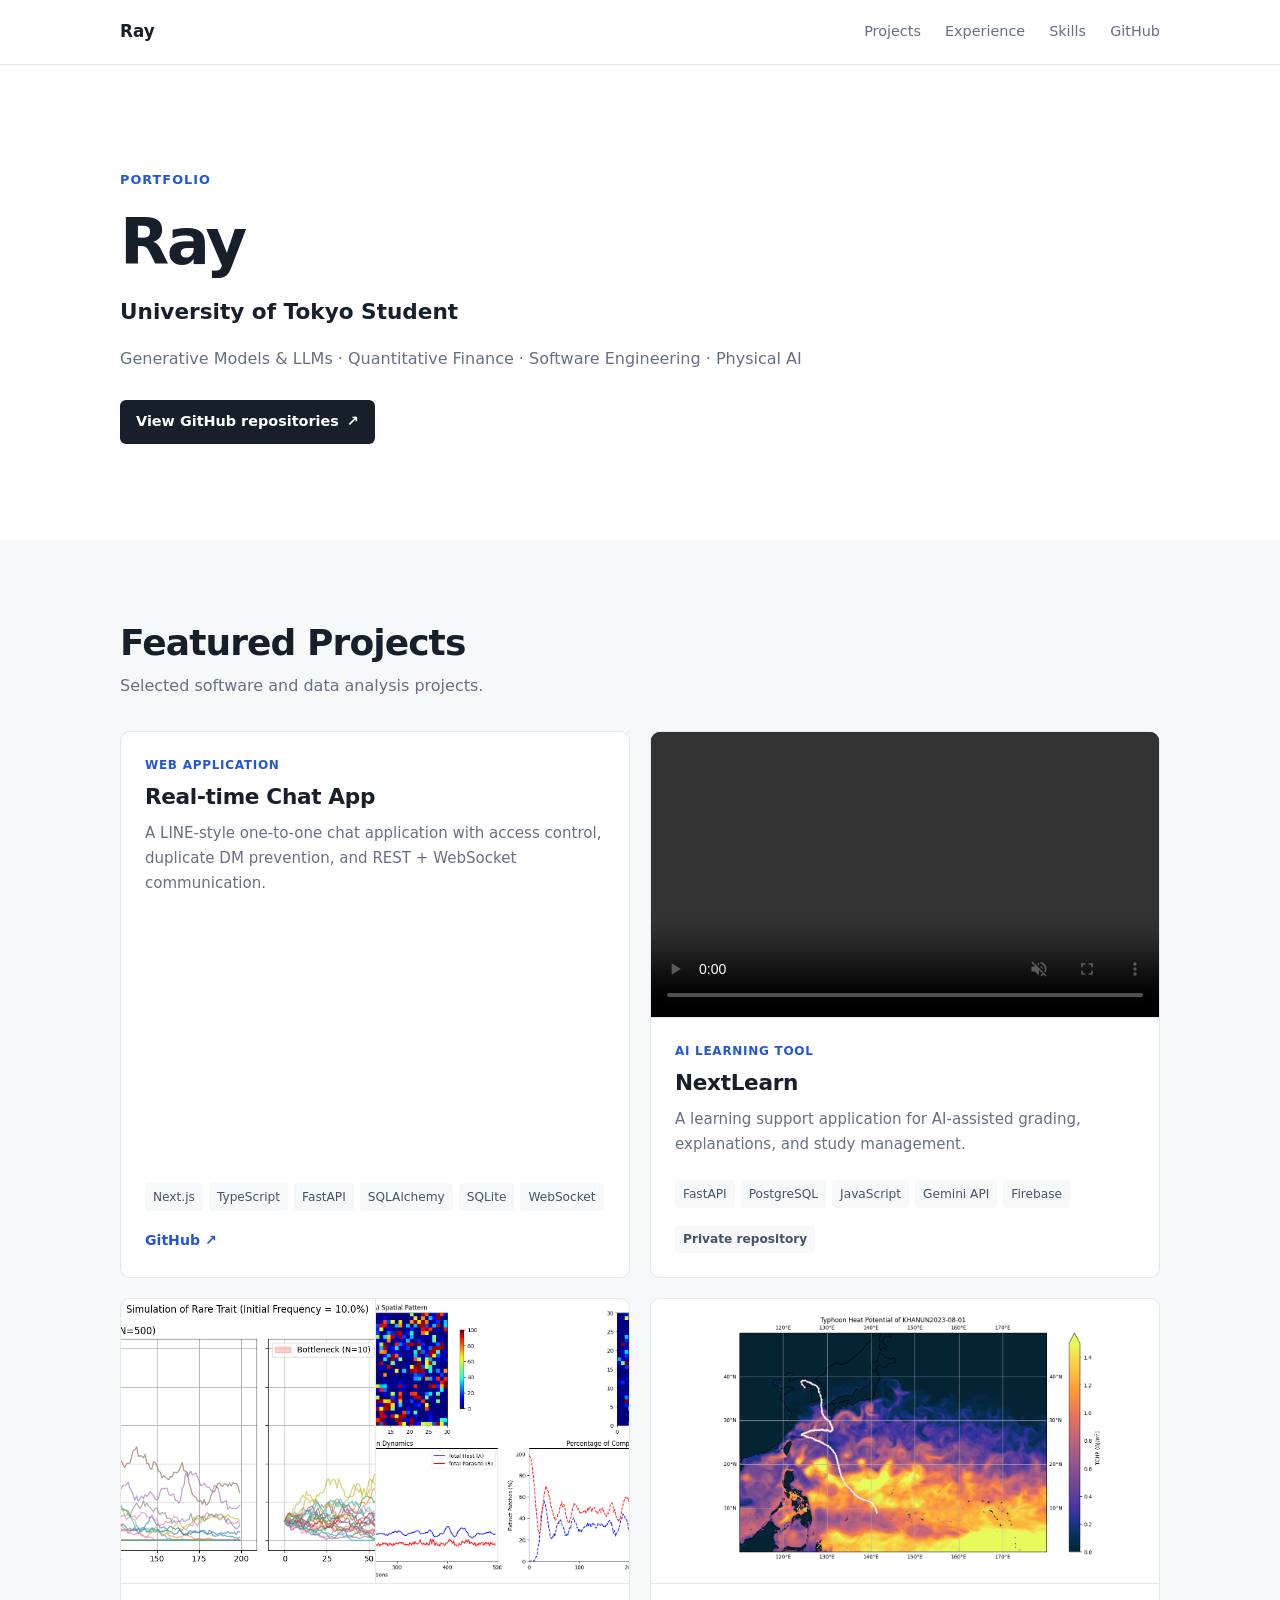
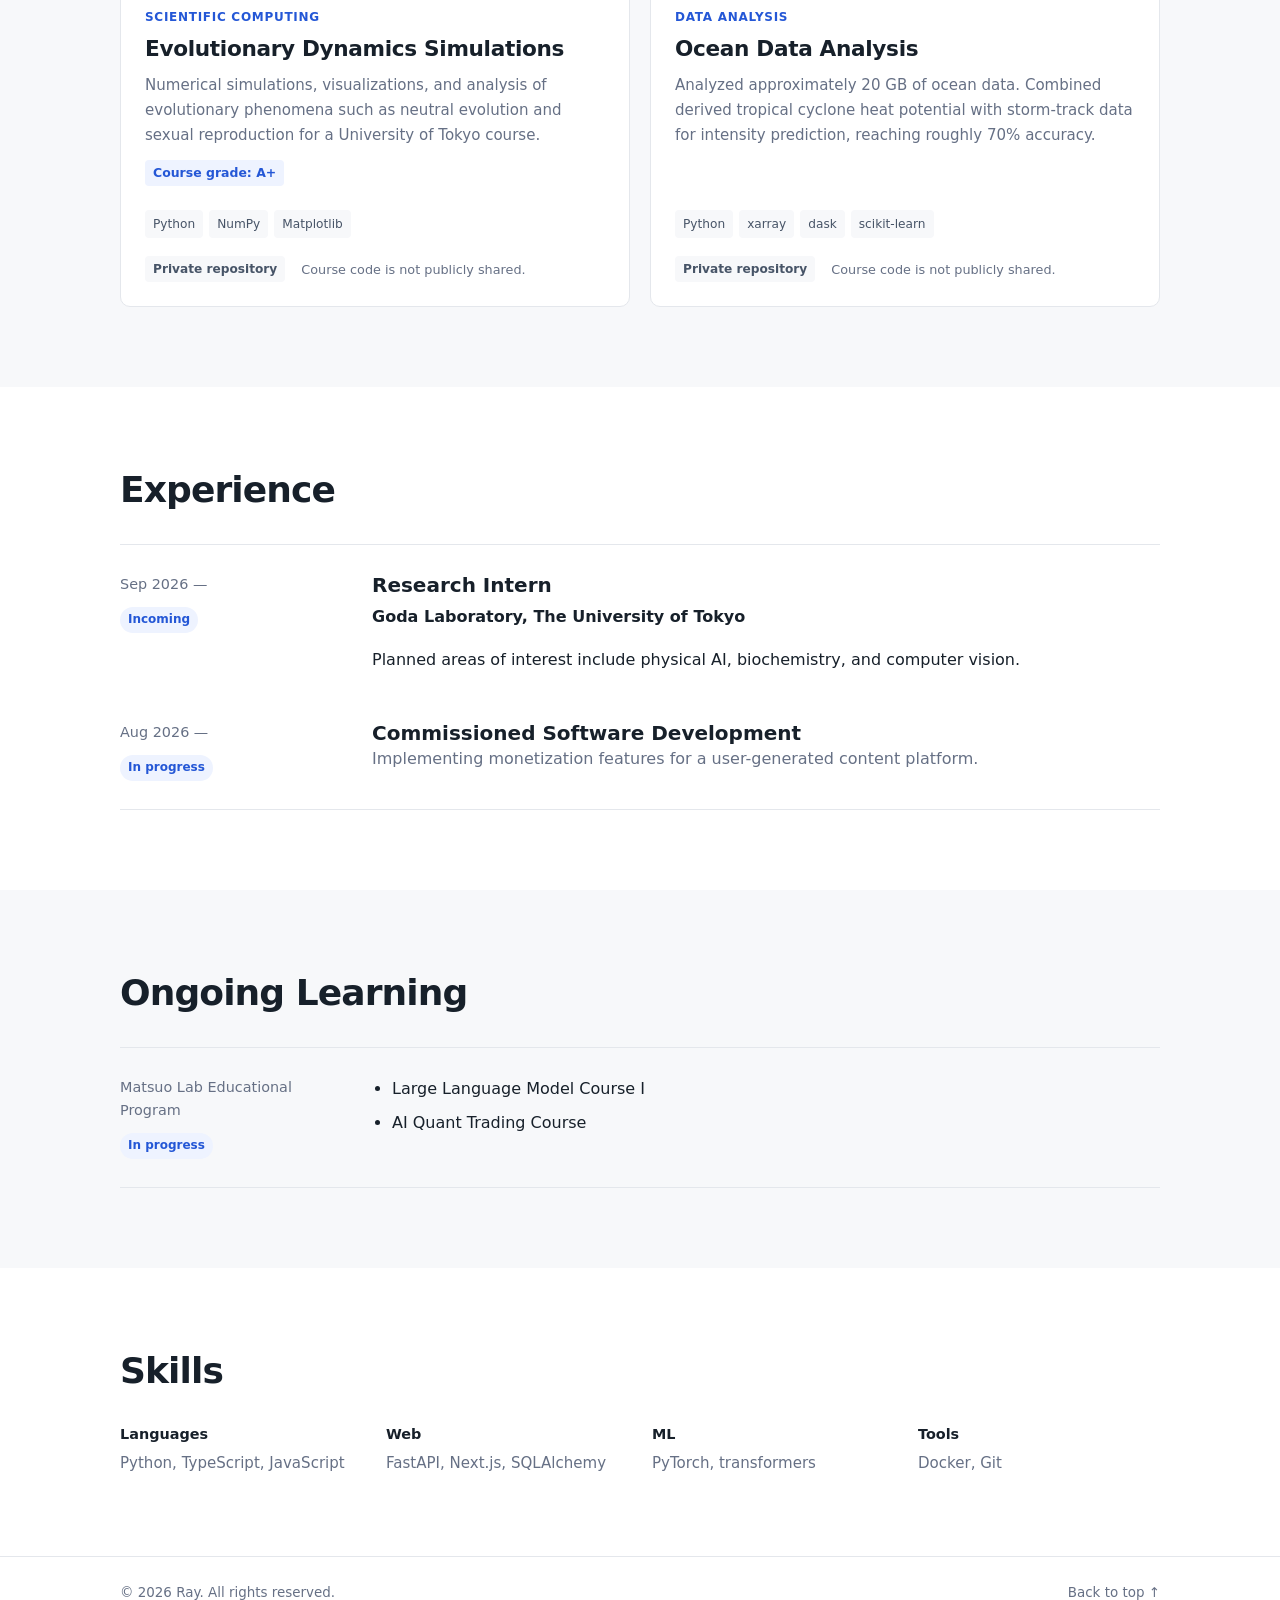
==== commit 194d9182: "fixbug/experience" ====
--- a/index.html
+++ b/index.html
@@ -106,7 +106,7 @@
               <div class="project-content">
                 <p class="project-type">Data Analysis</p>
                 <h3>Ocean Data Analysis</h3>
-                <p>Analyzed approximately 20 GB of ocean data for a university course. Combined derived tropical cyclone heat potential with storm-track data for intensity prediction, reaching roughly 70% accuracy.</p>
+                <p>Analyzed approximately 20 GB of ocean data. Combined derived tropical cyclone heat potential with storm-track data for intensity prediction, reaching roughly 70% accuracy.</p>
                 <ul class="tech-list" aria-label="Technologies used">
                   <li>Python</li><li>xarray</li><li>dask</li><li>scikit-learn</li>
                 </ul>
@@ -139,7 +139,7 @@
             <span class="status">In progress</span>
           </div>
           <div>
-            <h3>Commissioned Software Development<h3>
+            <h3>Commissioned Software Development</h3>
             <p>Implementing monetization features for a user-generated content platform.</p>
           </div>
         </article>
@@ -152,7 +152,7 @@
           </div>
           <article class="learning-row">
             <div>
-              <p class="experience-date">Matsuo Lab</p>
+              <p class="experience-date">Matsuo Lab Educational Program</p>
               <span class="status">In progress</span>
             </div>
             <ul>
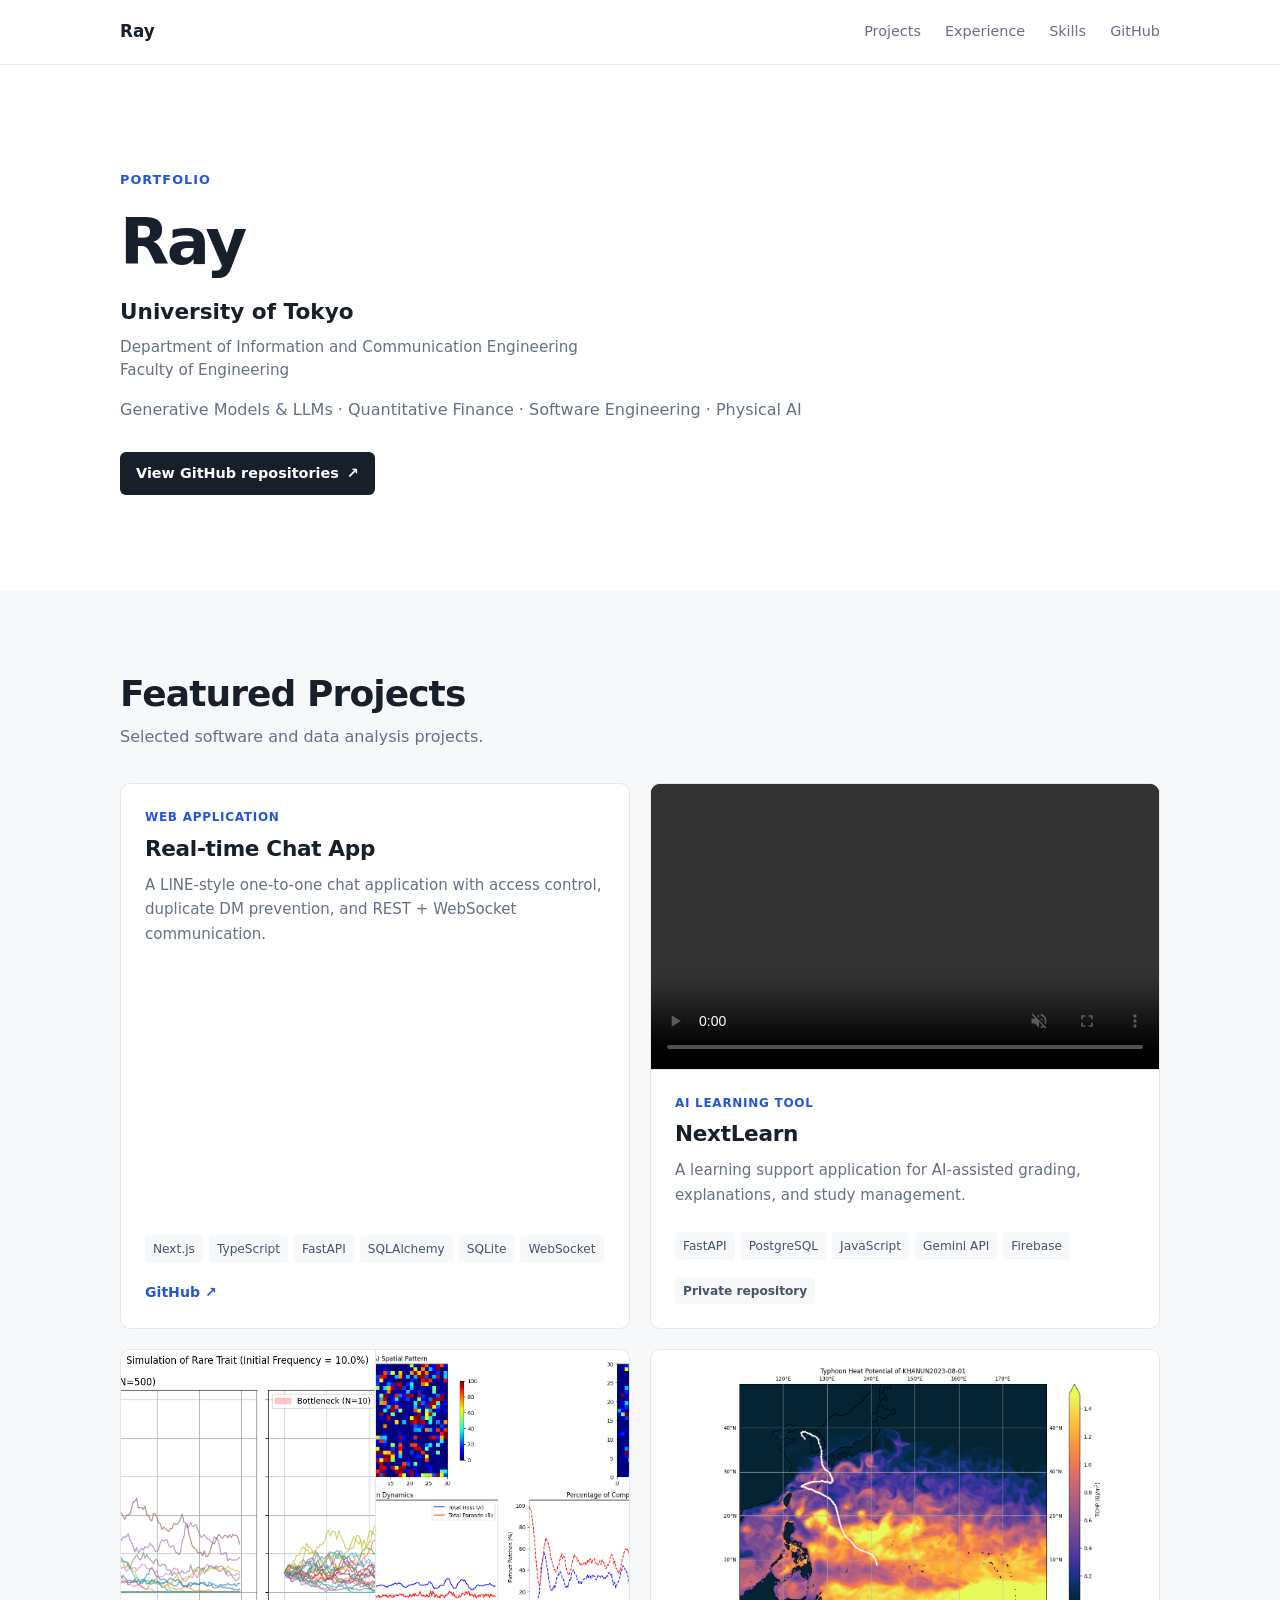
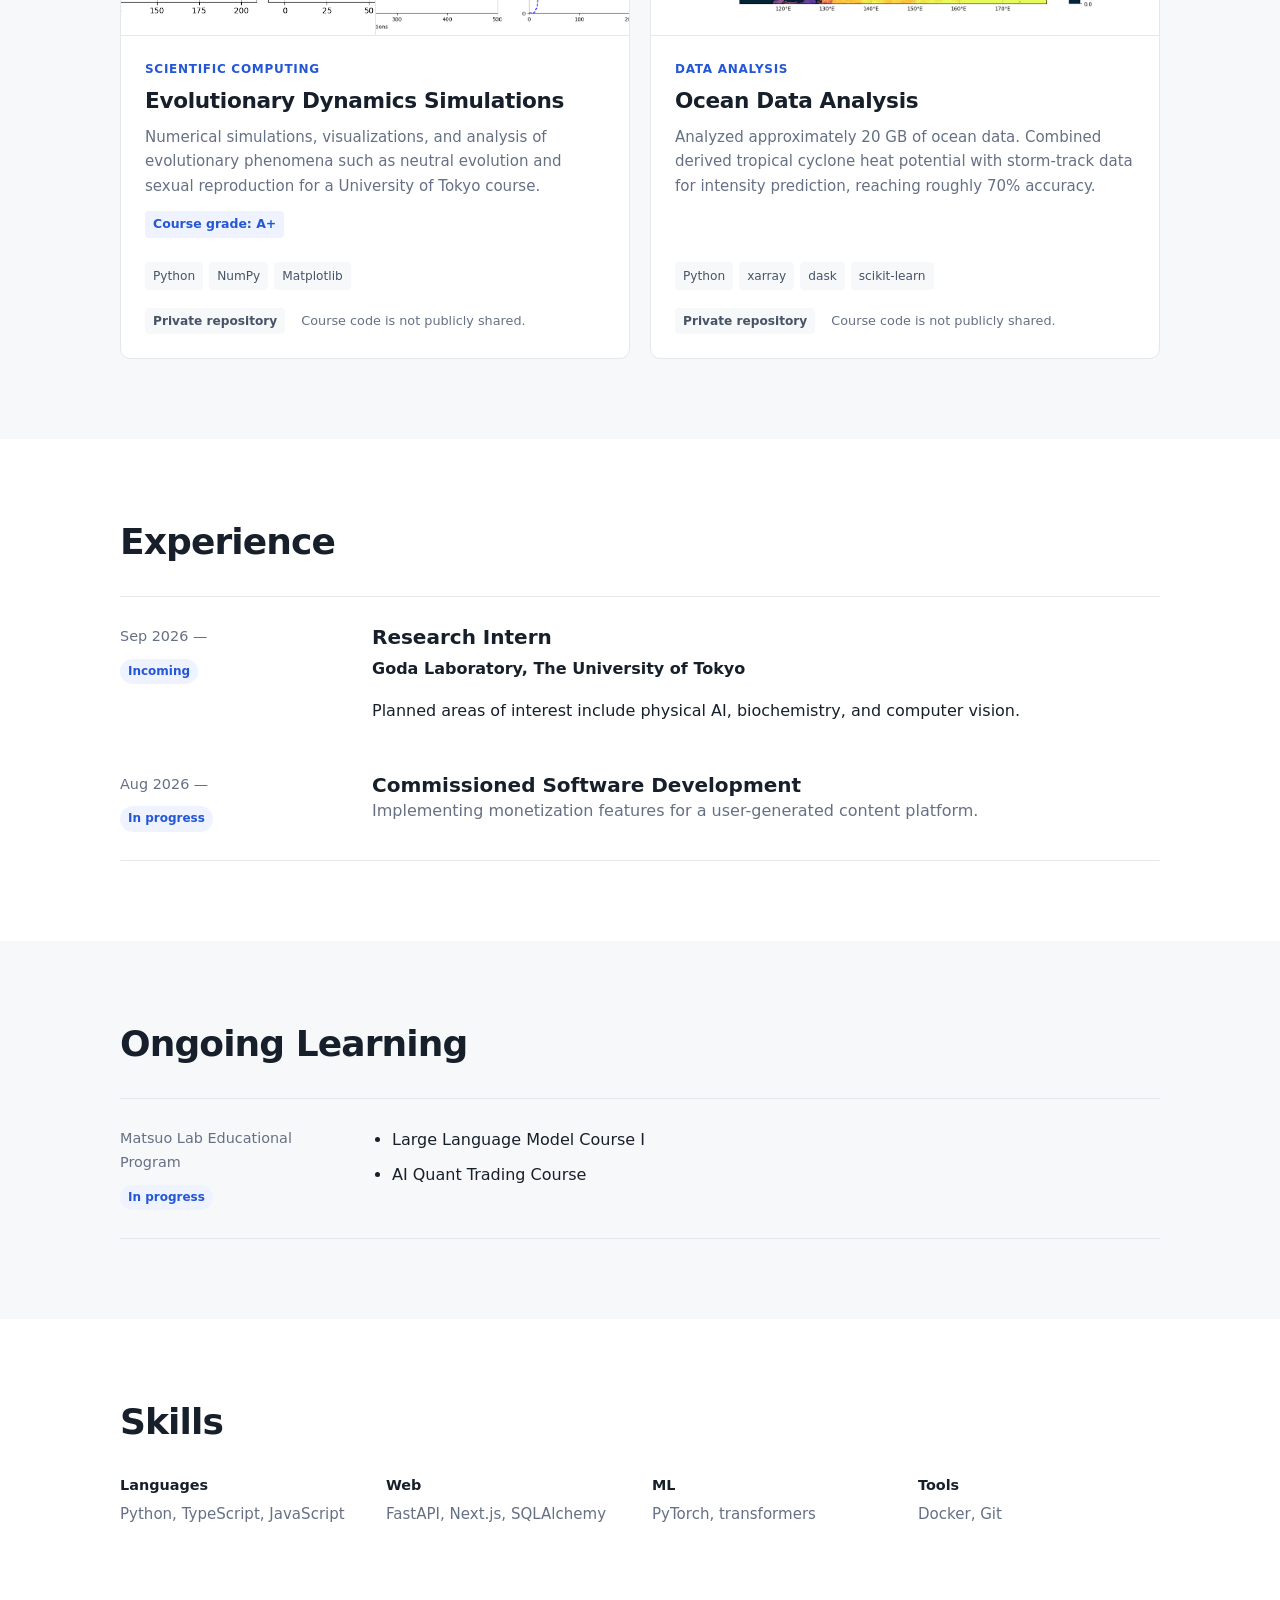
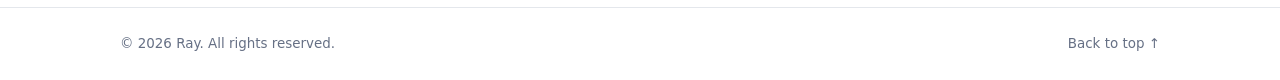
==== commit ad65f780: "update profile" ====
--- a/index.html
+++ b/index.html
@@ -3,10 +3,10 @@
   <head>
     <meta charset="UTF-8" />
     <meta name="viewport" content="width=device-width, initial-scale=1" />
-    <meta name="description" content="Ray — University of Tokyo student interested in machine learning, quantitative research, software engineering, and physical AI." />
+    <meta name="description" content="Ray — University of Tokyo student in the Department of Information and Communication Engineering." />
     <meta name="theme-color" content="#ffffff" />
     <meta property="og:title" content="Ray — Portfolio" />
-    <meta property="og:description" content="University of Tokyo student interested in machine learning, quantitative research, software engineering, and physical AI." />
+    <meta property="og:description" content="University of Tokyo student in the Department of Information and Communication Engineering." />
     <meta property="og:type" content="website" />
     <meta property="og:image" content="./assets/og.png" />
     <title>Ray — Portfolio</title>
@@ -32,7 +32,8 @@
       <section class="hero container" id="top" aria-labelledby="hero-title">
         <p class="hero-label">Portfolio</p>
         <h1 id="hero-title">Ray</h1>
-        <p class="hero-subtitle">University of Tokyo Student</p>
+        <p class="hero-subtitle">University of Tokyo</p>
+        <p class="hero-department">Department of Information and Communication Engineering<br />Faculty of Engineering</p>
         <p class="hero-interests">Generative Models & LLMs · Quantitative Finance · Software Engineering · Physical AI</p>
         <a class="button" data-link="github" href="https://github.com/reyquza?tab=repositories">View GitHub repositories <span aria-hidden="true">↗</span></a>
       </section>
--- a/css/style.css
+++ b/css/style.css
@@ -94,6 +94,13 @@
   margin: 12px 0 0;
   font-size: 1.35rem;
   font-weight: 600;
+}
+
+.hero-department {
+  margin: 6px 0 0;
+  color: var(--muted);
+  font-size: .95rem;
+  line-height: 1.5;
 }
 
 .hero-interests {
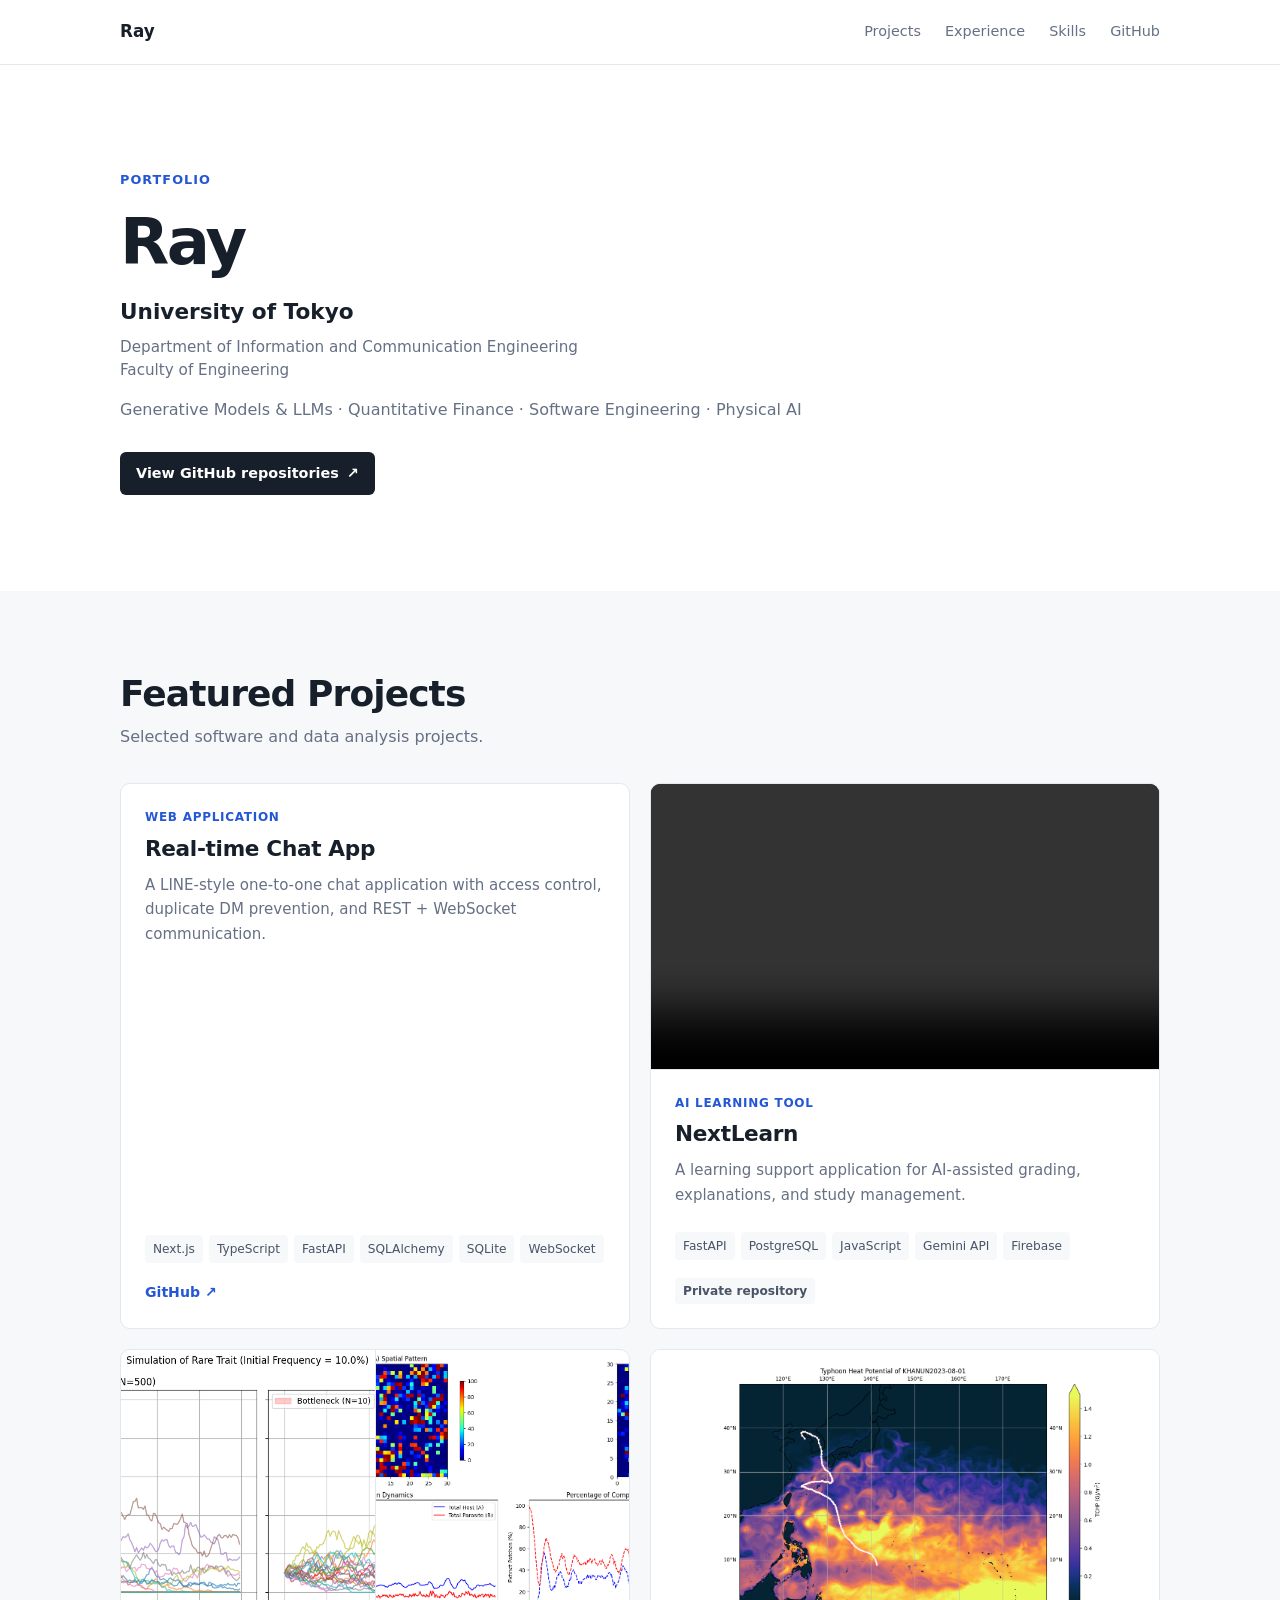
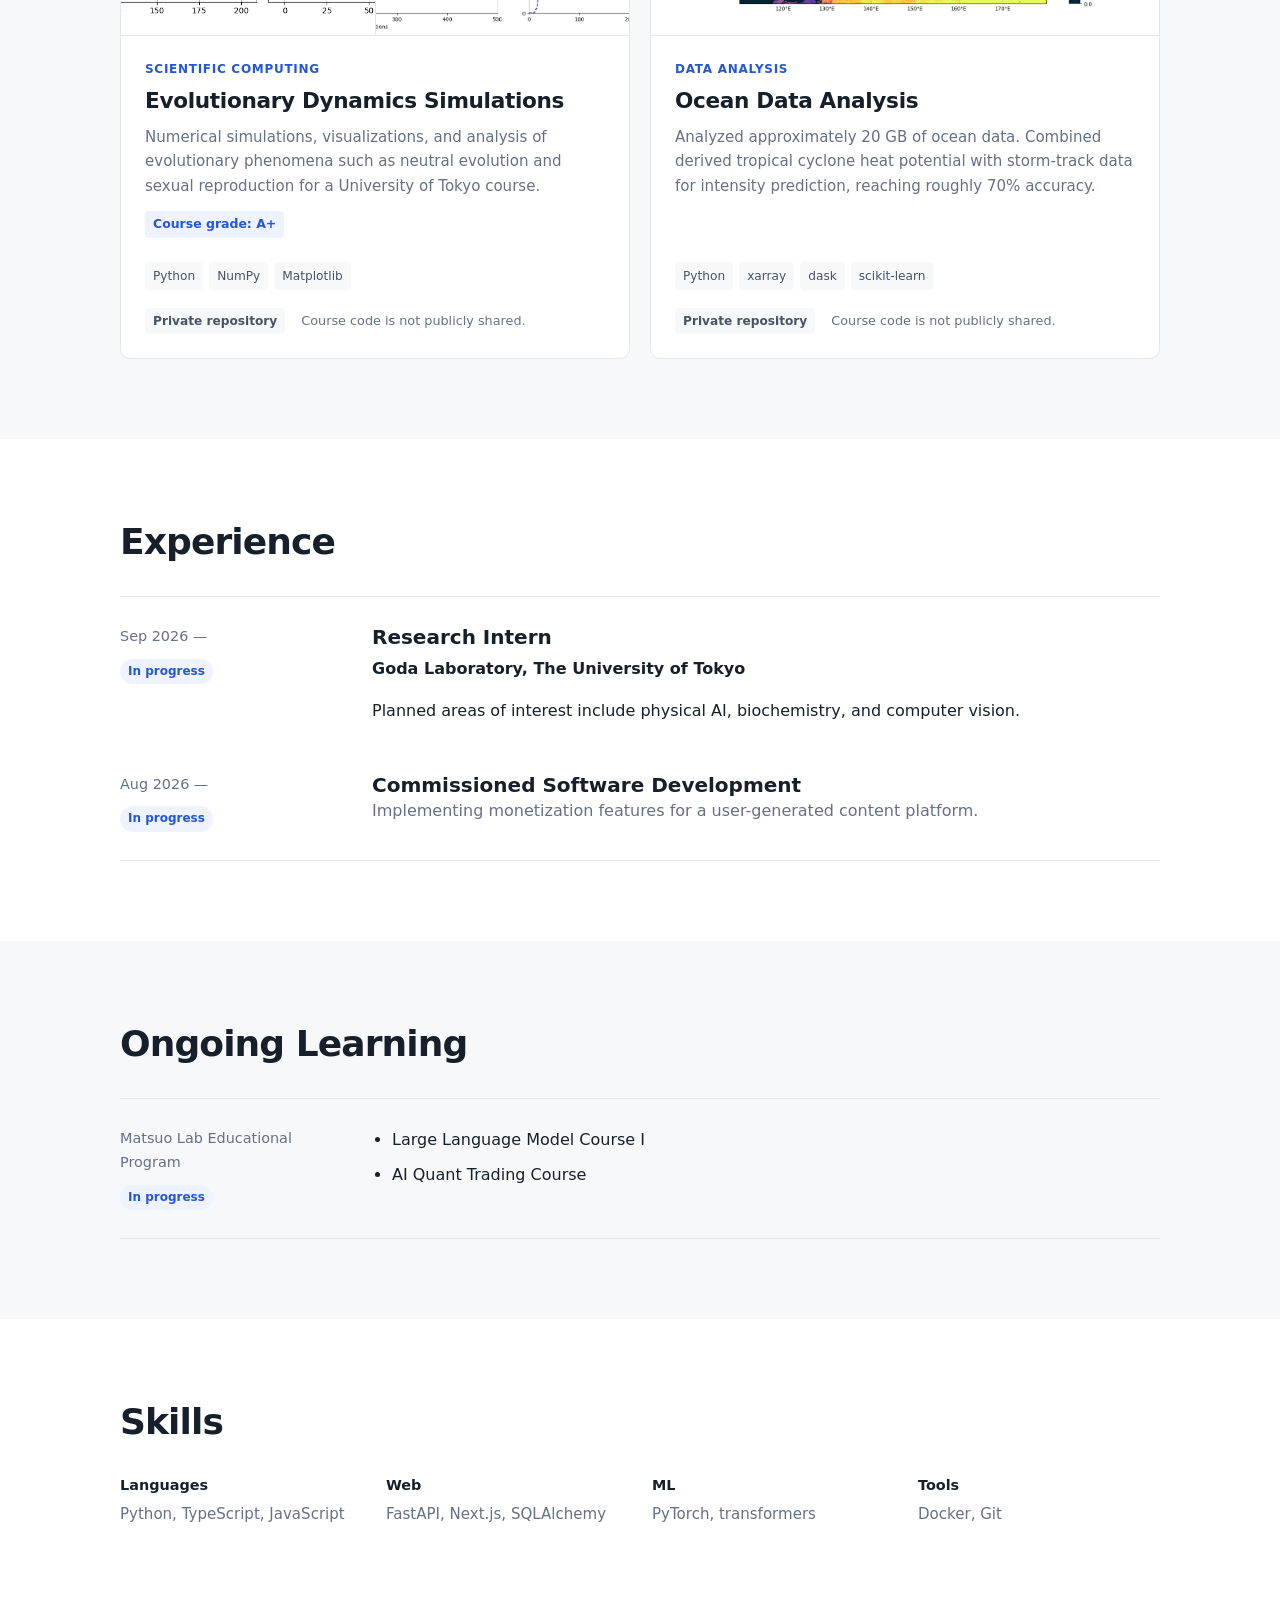
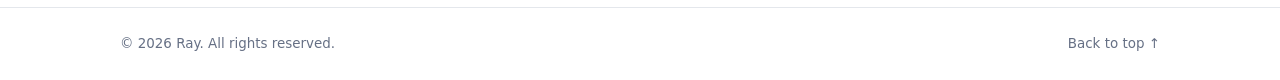
==== commit 5faa3dfd: "fix url bug" ====
--- a/index.html
+++ b/index.html
@@ -128,7 +128,7 @@
         <article class="experience-row">
           <div>
             <p class="experience-date">Sep 2026 —</p>
-            <span class="status">Incoming</span>
+            <span class="status">In progress</span>
           </div>
           <div>
             <h3>Research Intern</h3>
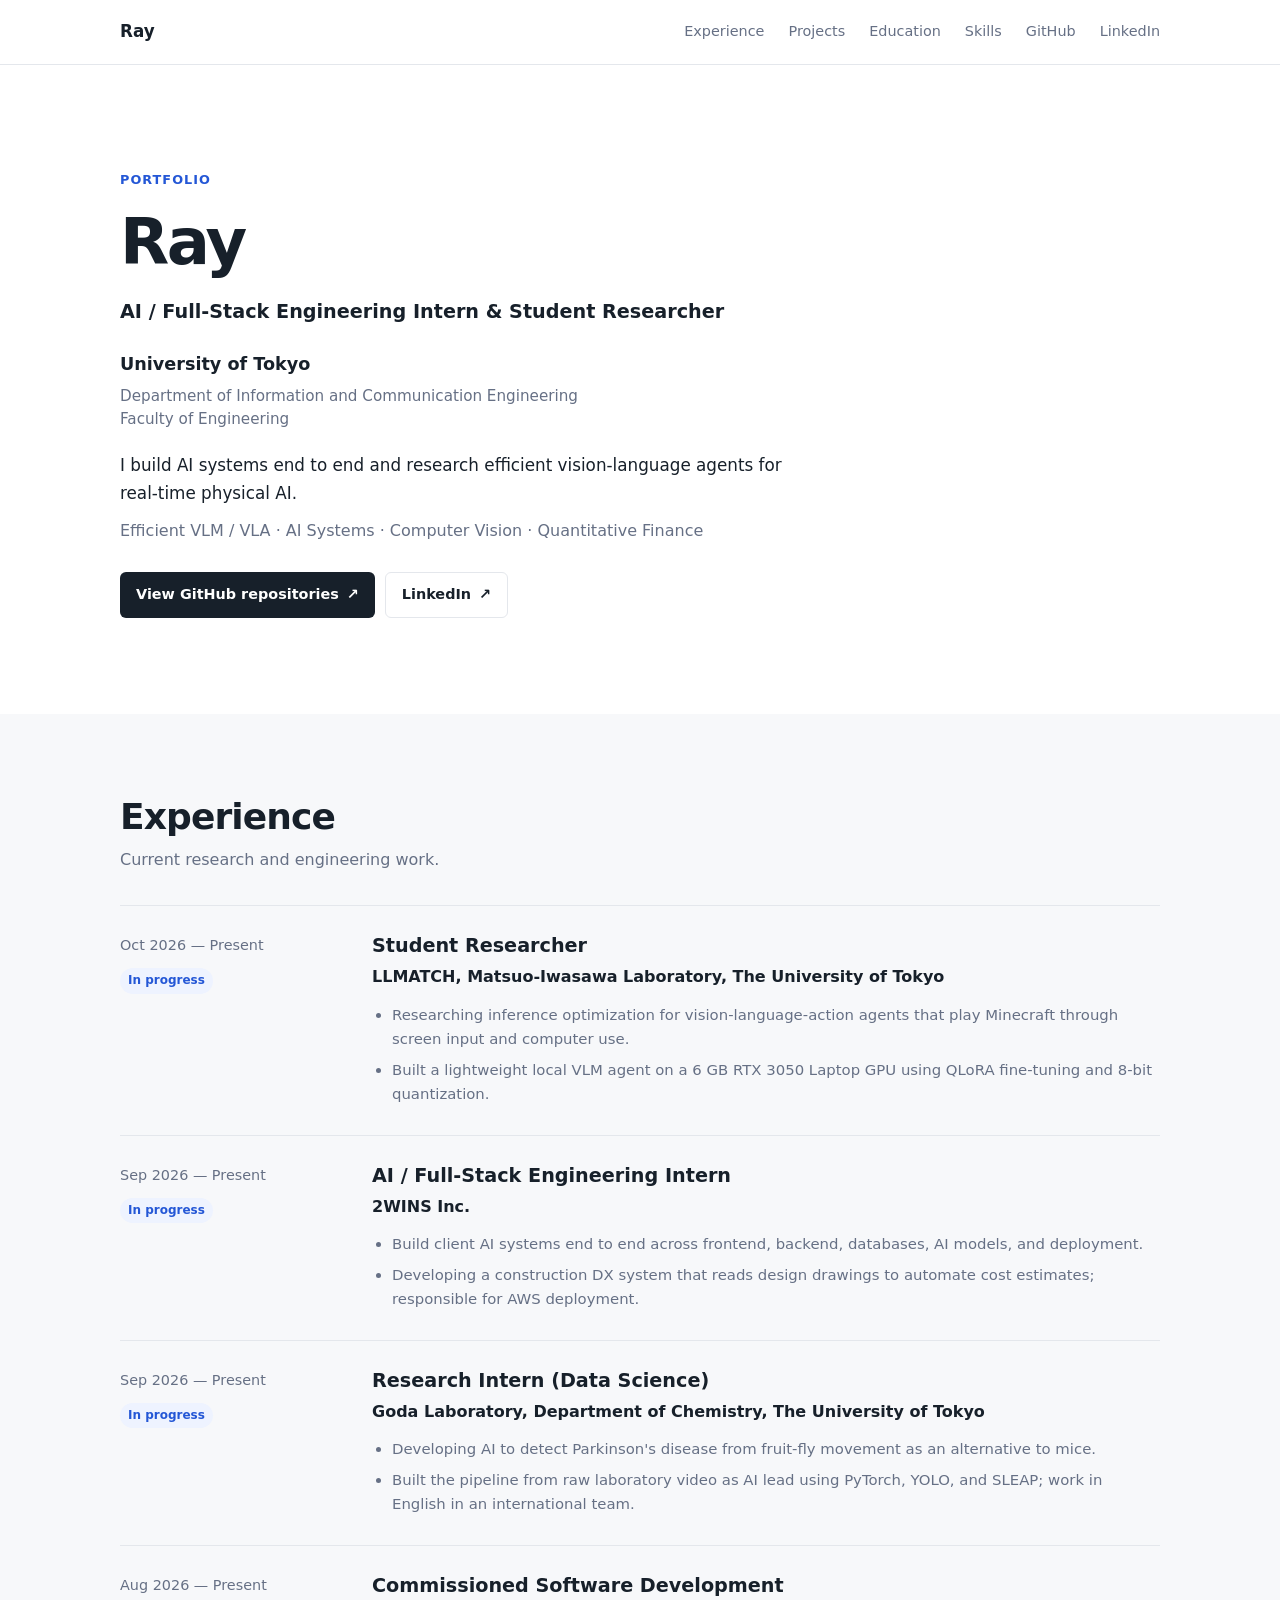
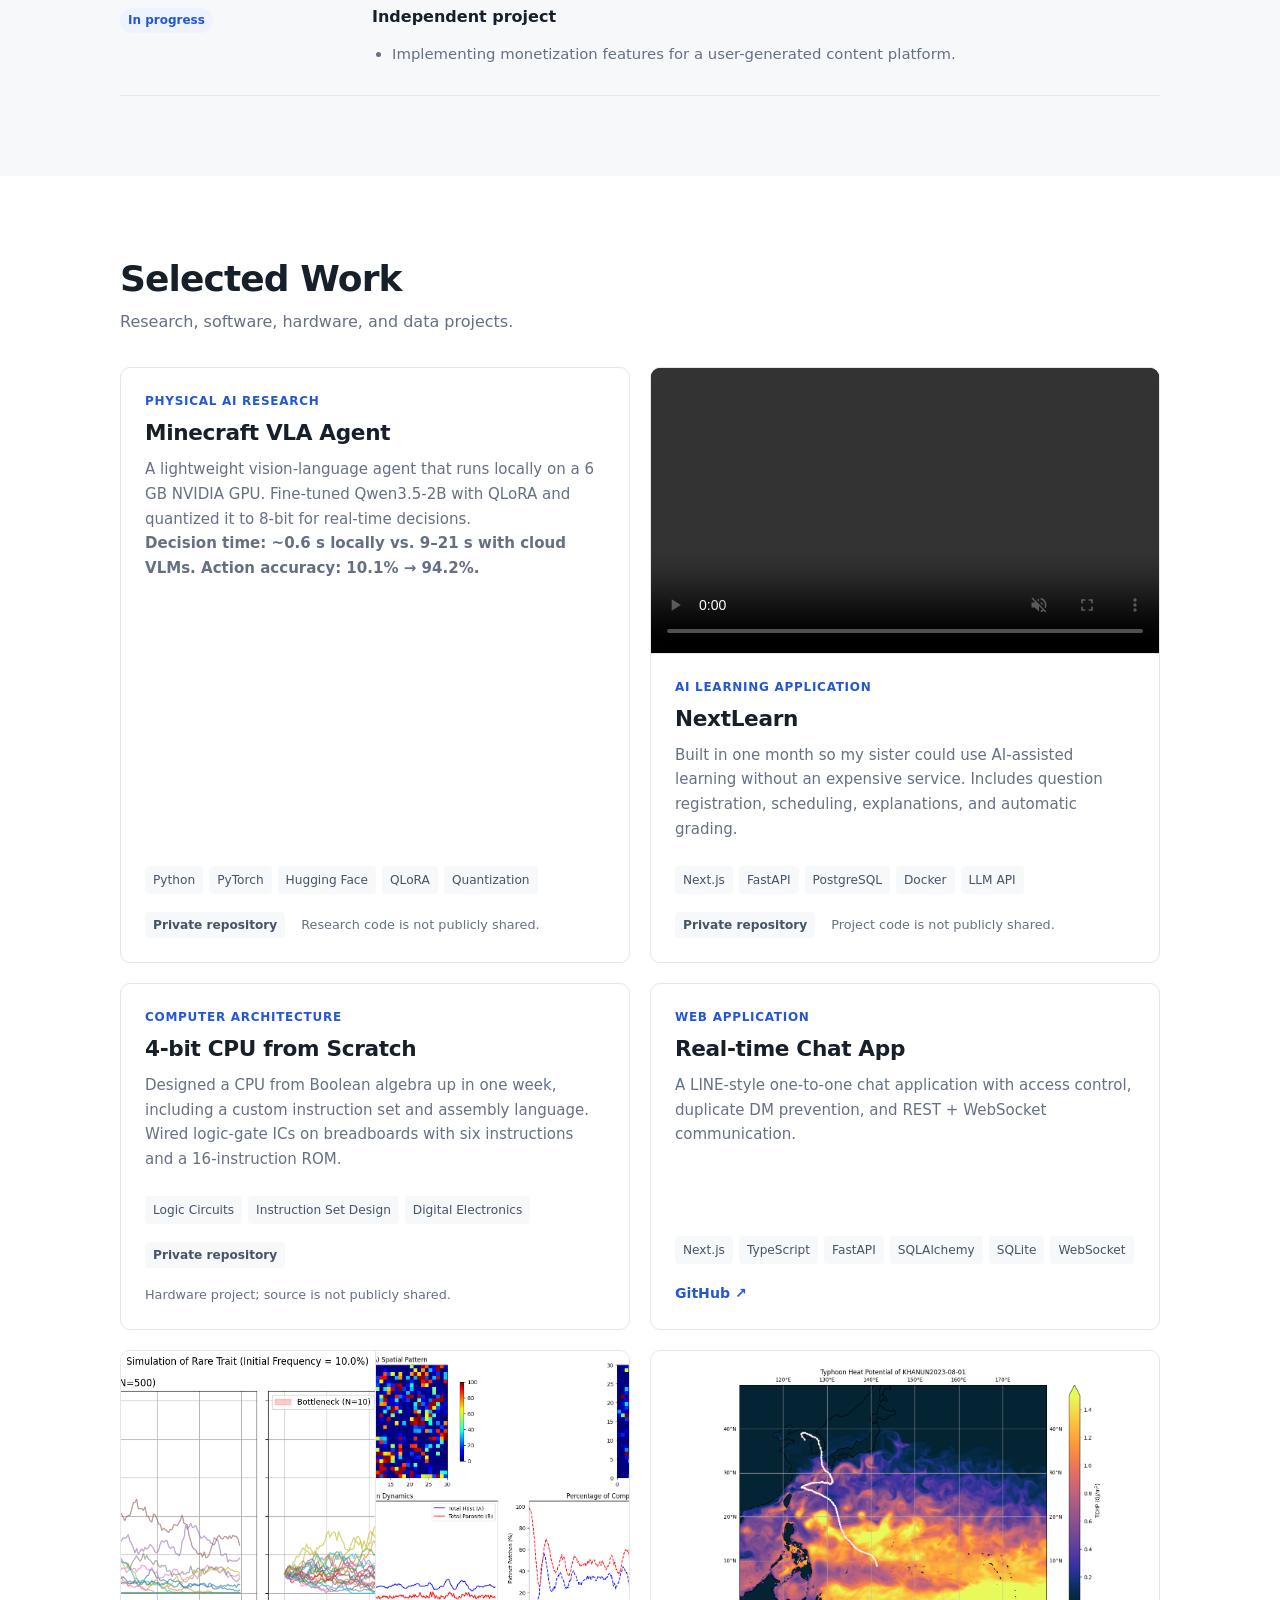
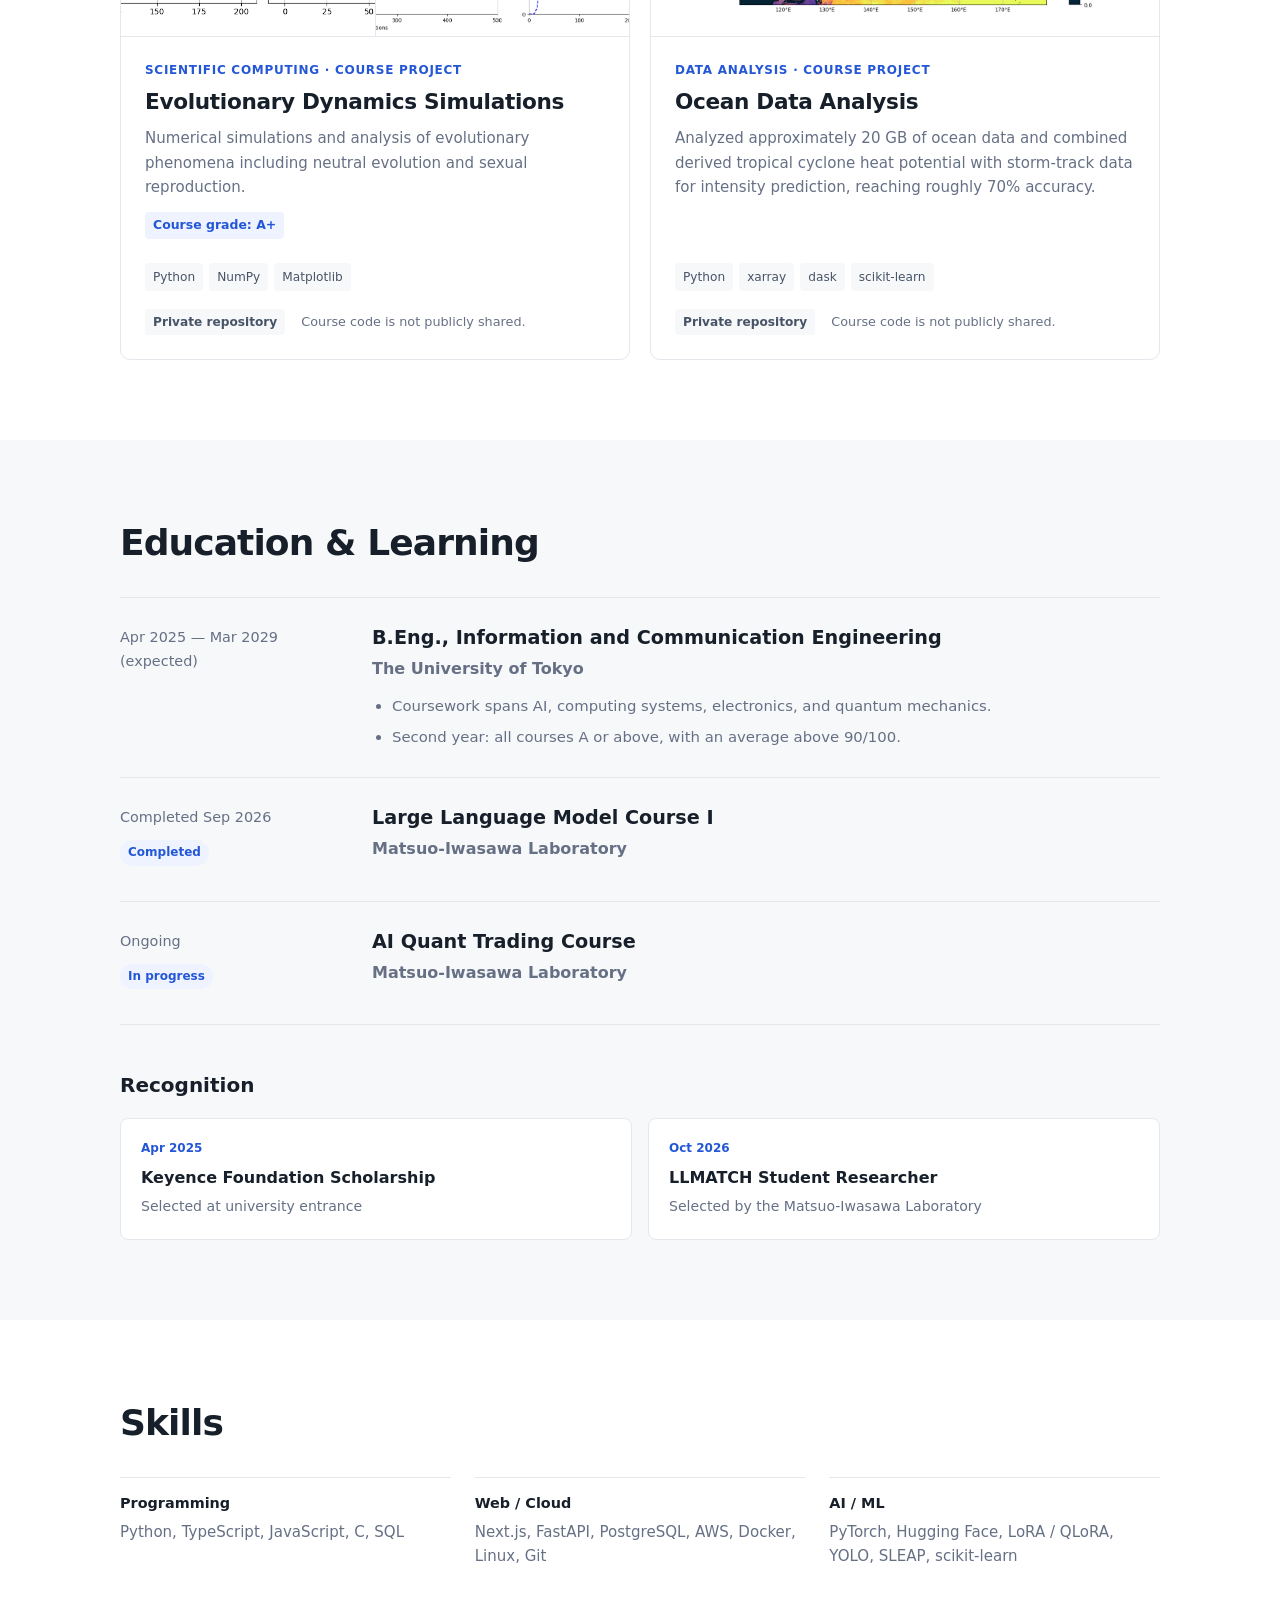
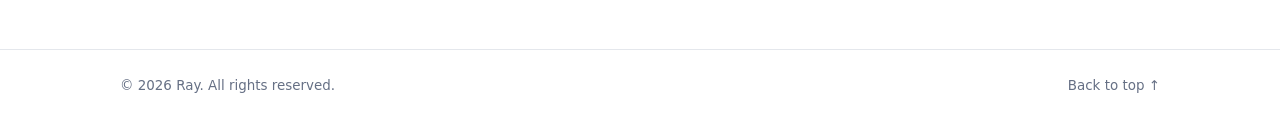
==== commit 59c1138e: "feat: refresh portfolio with current experience and social links" ====
--- a/index.html
+++ b/index.html
@@ -3,14 +3,15 @@
   <head>
     <meta charset="UTF-8" />
     <meta name="viewport" content="width=device-width, initial-scale=1" />
-    <meta name="description" content="Ray — University of Tokyo student in the Department of Information and Communication Engineering." />
+    <meta name="description" content="Ray — AI and full-stack engineering intern and student researcher at the University of Tokyo." />
     <meta name="theme-color" content="#ffffff" />
     <meta property="og:title" content="Ray — Portfolio" />
-    <meta property="og:description" content="University of Tokyo student in the Department of Information and Communication Engineering." />
+    <meta property="og:description" content="AI systems, efficient vision-language agents, full-stack engineering, and computer vision." />
     <meta property="og:type" content="website" />
     <meta property="og:image" content="./assets/og.png" />
     <title>Ray — Portfolio</title>
     <link rel="stylesheet" href="./css/style.css" />
+    <script src="./js/content.js" defer></script>
     <script src="./js/main.js" defer></script>
   </head>
   <body>
@@ -20,10 +21,12 @@
       <div class="container header-inner">
         <a class="site-name" href="#top">Ray</a>
         <nav aria-label="Main navigation">
+          <a href="#experience">Experience</a>
           <a href="#projects">Projects</a>
-          <a href="#experience">Experience</a>
+          <a href="#education">Education</a>
           <a href="#skills">Skills</a>
-          <a data-link="github" href="https://github.com/reyquza?tab=repositories">GitHub</a>
+          <a data-profile-link="github" href="https://github.com/reyquza?tab=repositories">GitHub</a>
+          <a data-profile-link="linkedin" href="#" hidden>LinkedIn</a>
         </nav>
       </div>
     </header>
@@ -32,135 +35,48 @@
       <section class="hero container" id="top" aria-labelledby="hero-title">
         <p class="hero-label">Portfolio</p>
         <h1 id="hero-title">Ray</h1>
+        <p class="hero-role">AI / Full-Stack Engineering Intern &amp; Student Researcher</p>
         <p class="hero-subtitle">University of Tokyo</p>
         <p class="hero-department">Department of Information and Communication Engineering<br />Faculty of Engineering</p>
-        <p class="hero-interests">Generative Models & LLMs · Quantitative Finance · Software Engineering · Physical AI</p>
-        <a class="button" data-link="github" href="https://github.com/reyquza?tab=repositories">View GitHub repositories <span aria-hidden="true">↗</span></a>
-      </section>
-
-      <section class="section section-muted" id="projects" aria-labelledby="projects-title">
-        <div class="container">
-          <div class="section-heading">
-            <h2 id="projects-title">Featured Projects</h2>
-            <p>Selected software and data analysis projects.</p>
-          </div>
-
-          <div class="projects-grid">
-            <article class="project-card">
-              <div class="project-content">
-                <p class="project-type">Web Application</p>
-                <h3>Real-time Chat App</h3>
-                <p>A LINE-style one-to-one chat application with access control, duplicate DM prevention, and REST + WebSocket communication.</p>
-                <ul class="tech-list" aria-label="Technologies used">
-                  <li>Next.js</li><li>TypeScript</li><li>FastAPI</li><li>SQLAlchemy</li><li>SQLite</li><li>WebSocket</li>
-                </ul>
-                <div class="project-links">
-                  <a data-link="chatGithub" href="https://github.com/reyquza/2WINS_skill_test">GitHub ↗</a>
-                </div>
-              </div>
-            </article>
-
-            <article class="project-card">
-              <div class="project-media">
-                <video controls muted playsinline preload="metadata" aria-label="NextLearn application demonstration">
-                  <source src="./assets/nextlearn-demo.mp4" type="video/mp4" />
-                  Your browser does not support embedded video.
-                </video>
-              </div>
-              <div class="project-content">
-                <p class="project-type">AI Learning Tool</p>
-                <h3>NextLearn</h3>
-                <p>A learning support application for AI-assisted grading, explanations, and study management.</p>
-                <ul class="tech-list" aria-label="Technologies used">
-                  <li>FastAPI</li><li>PostgreSQL</li><li>JavaScript</li><li>Gemini API</li><li>Firebase</li>
-                </ul>
-                <div class="project-links">
-                  <span class="private-label">Private repository</span>
-                </div>
-              </div>
-            </article>
-
-            <article class="project-card">
-              <div class="project-gallery" aria-label="Evolutionary dynamics simulation outputs">
-                <img src="./assets/3.png" alt="Simulation comparing rare trait frequency in a large population and a population bottleneck" loading="lazy" />
-                <img src="./assets/normal.png" alt="Host-parasite spatial patterns and population dynamics from a numerical simulation" loading="lazy" />
-              </div>
-              <div class="project-content">
-                <p class="project-type">Scientific Computing</p>
-                <h3>Evolutionary Dynamics Simulations</h3>
-                <p>Numerical simulations, visualizations, and analysis of evolutionary phenomena such as neutral evolution and sexual reproduction for a University of Tokyo course.</p>
-                <p class="project-note">Course grade: A+</p>
-                <ul class="tech-list" aria-label="Technologies used">
-                  <li>Python</li><li>NumPy</li><li>Matplotlib</li>
-                </ul>
-                <div class="project-links">
-                  <span class="private-label">Private repository</span>
-                  <span class="private-reason">Course code is not publicly shared.</span>
-                </div>
-              </div>
-            </article>
-
-            <article class="project-card">
-              <div class="project-media">
-                <img src="./assets/KHANUN.png" alt="Map showing typhoon heat potential and the path of Typhoon Khanun" loading="lazy" />
-              </div>
-              <div class="project-content">
-                <p class="project-type">Data Analysis</p>
-                <h3>Ocean Data Analysis</h3>
-                <p>Analyzed approximately 20 GB of ocean data. Combined derived tropical cyclone heat potential with storm-track data for intensity prediction, reaching roughly 70% accuracy.</p>
-                <ul class="tech-list" aria-label="Technologies used">
-                  <li>Python</li><li>xarray</li><li>dask</li><li>scikit-learn</li>
-                </ul>
-                <div class="project-links">
-                  <span class="private-label">Private repository</span>
-                  <span class="private-reason">Course code is not publicly shared.</span>
-                </div>
-              </div>
-            </article>
-          </div>
+        <p class="hero-summary">I build AI systems end to end and research efficient vision-language agents for real-time physical AI.</p>
+        <p class="hero-interests">Efficient VLM / VLA · AI Systems · Computer Vision · Quantitative Finance</p>
+        <div class="hero-actions">
+          <a class="button" data-profile-link="github" href="https://github.com/reyquza?tab=repositories">View GitHub repositories <span aria-hidden="true">↗</span></a>
+          <a class="button button-secondary" data-profile-link="linkedin" href="#" hidden>LinkedIn <span aria-hidden="true">↗</span></a>
         </div>
       </section>
 
-      <section class="section container" id="experience" aria-labelledby="experience-title">
-        <div class="section-heading">
-          <h2 id="experience-title">Experience</h2>
+      <section class="section section-muted" id="experience" aria-labelledby="experience-title">
+        <div class="container">
+          <div class="section-heading">
+            <h2 id="experience-title">Experience</h2>
+            <p>Current research and engineering work.</p>
+          </div>
+          <div class="experience-list" id="experience-list"></div>
         </div>
-        <article class="experience-row">
-          <div>
-            <p class="experience-date">Sep 2026 —</p>
-            <span class="status">In progress</span>
-          </div>
-          <div>
-            <h3>Research Intern</h3>
-            <p class="experience-place">Goda Laboratory, The University of Tokyo</p>
-            <p>Planned areas of interest include physical AI, biochemistry, and computer vision.</p>
-          </div>
-          <div>
-            <p class="experience-date">Aug 2026 —</p>
-            <span class="status">In progress</span>
-          </div>
-          <div>
-            <h3>Commissioned Software Development</h3>
-            <p>Implementing monetization features for a user-generated content platform.</p>
-          </div>
-        </article>
       </section>
 
-      <section class="section section-muted" aria-labelledby="learning-title">
+      <section class="section" id="projects" aria-labelledby="projects-title">
         <div class="container">
           <div class="section-heading">
-            <h2 id="learning-title">Ongoing Learning</h2>
+            <h2 id="projects-title">Selected Work</h2>
+            <p>Research, software, hardware, and data projects.</p>
           </div>
-          <article class="learning-row">
-            <div>
-              <p class="experience-date">Matsuo Lab Educational Program</p>
-              <span class="status">In progress</span>
-            </div>
-            <ul>
-              <li>Large Language Model Course I</li>
-              <li>AI Quant Trading Course</li>
-            </ul>
-          </article>
+          <div class="projects-grid" id="projects-grid"></div>
+        </div>
+      </section>
+
+      <section class="section section-muted" id="education" aria-labelledby="education-title">
+        <div class="container">
+          <div class="section-heading">
+            <h2 id="education-title">Education &amp; Learning</h2>
+          </div>
+          <div class="education-list" id="education-list"></div>
+
+          <div class="subsection-heading">
+            <h3>Recognition</h3>
+          </div>
+          <div class="recognition-grid" id="recognition-grid"></div>
         </div>
       </section>
 
@@ -169,15 +85,9 @@
           <div class="section-heading">
             <h2 id="skills-title">Skills</h2>
           </div>
-          <div class="skills-grid">
-            <div><h3>Languages</h3><p>Python, TypeScript, JavaScript</p></div>
-            <div><h3>Web</h3><p>FastAPI, Next.js, SQLAlchemy</p></div>
-            <div><h3>ML</h3><p>PyTorch, transformers</p></div>
-            <div><h3>Tools</h3><p>Docker, Git</p></div>
-          </div>
+          <div class="skills-grid" id="skills-grid"></div>
         </div>
       </section>
-
     </main>
 
     <footer>
@@ -186,5 +96,9 @@
         <a href="#top">Back to top ↑</a>
       </div>
     </footer>
+
+    <noscript>
+      <p class="noscript-message">This portfolio requires JavaScript to display project and experience details.</p>
+    </noscript>
   </body>
 </html>
--- a/css/style.css
+++ b/css/style.css
@@ -90,9 +90,15 @@
   letter-spacing: -.04em;
 }
 
+.hero-role {
+  margin: 14px 0 0;
+  font-size: 1.2rem;
+  font-weight: 650;
+}
+
 .hero-subtitle {
-  margin: 12px 0 0;
-  font-size: 1.35rem;
+  margin: 22px 0 0;
+  font-size: 1.1rem;
   font-weight: 600;
 }
 
@@ -103,9 +109,15 @@
   line-height: 1.5;
 }
 
+.hero-summary {
+  max-width: 700px;
+  margin: 22px 0 0;
+  font-size: 1.05rem;
+}
+
 .hero-interests {
-  max-width: 720px;
-  margin: 16px 0 0;
+  max-width: 760px;
+  margin: 10px 0 0;
   color: var(--muted);
   font-size: 1rem;
 }
@@ -125,6 +137,19 @@
 }
 .button:hover, .button:focus-visible { background: var(--accent); }
 
+.hero-actions {
+  display: flex;
+  flex-wrap: wrap;
+  gap: 10px;
+  margin-top: 28px;
+}
+
+.hero-actions .button { margin-top: 0; }
+.button-secondary { background: #fff; color: var(--text); border: 1px solid var(--border); }
+.button-secondary:hover, .button-secondary:focus-visible { background: var(--surface); color: var(--text); }
+
+[hidden] { display: none !important; }
+
 .section { padding-block: 80px; }
 .section-muted { background: var(--surface); }
 .section-heading { margin-bottom: 32px; }
@@ -215,6 +240,13 @@
   margin: 0;
   color: var(--muted);
   font-size: .94rem;
+}
+
+.project-content > .project-metrics {
+  margin-top: 12px;
+  color: var(--text);
+  font-size: .85rem;
+  font-weight: 600;
 }
 
 .project-note {
@@ -276,12 +308,17 @@
   font-size: .8rem;
 }
 
-.experience-row {
+.experience-list,
+.education-list {
+  border-top: 1px solid var(--border);
+}
+
+.experience-item,
+.education-item {
   display: grid;
   grid-template-columns: 220px 1fr;
   gap: 32px;
   padding-block: 28px;
-  border-top: 1px solid var(--border);
   border-bottom: 1px solid var(--border);
 }
 
@@ -295,29 +332,58 @@
   font-size: .75rem;
   font-weight: 600;
 }
-.experience-row h3 { margin: 0; font-size: 1.25rem; }
+.experience-item h3,
+.education-item h3 { margin: 0; font-size: 1.2rem; }
 .experience-place { margin: 6px 0 10px; font-weight: 600; }
-.experience-row div:last-child > p:last-child { margin: 0; color: var(--muted); }
-
-.learning-row {
+.education-place { margin: 6px 0 10px; color: var(--muted); font-weight: 600; }
+.education-meta > p { margin: 0 0 8px; color: var(--muted); font-size: .9rem; }
+
+.detail-list {
+  margin: 12px 0 0;
+  padding-left: 20px;
+  color: var(--muted);
+  font-size: .93rem;
+}
+.detail-list li + li { margin-top: 6px; }
+
+.subsection-heading { margin: 48px 0 20px; }
+.subsection-heading h3 { margin: 0; font-size: 1.25rem; }
+
+.recognition-grid {
   display: grid;
-  grid-template-columns: 220px 1fr;
-  gap: 32px;
-  padding-block: 28px;
-  border-top: 1px solid var(--border);
-  border-bottom: 1px solid var(--border);
-}
-
-.learning-row ul { margin: 0; padding-left: 20px; }
-.learning-row li + li { margin-top: 8px; }
+  grid-template-columns: repeat(2, minmax(0, 1fr));
+  gap: 16px;
+}
+
+.recognition-card {
+  padding: 20px;
+  background: #fff;
+  border: 1px solid var(--border);
+  border-radius: 8px;
+}
+
+.recognition-date { margin: 0; color: var(--accent); font-size: .75rem; font-weight: 700; }
+.recognition-card h4 { margin: 6px 0 4px; font-size: 1rem; }
+.recognition-card > p:last-child { margin: 0; color: var(--muted); font-size: .88rem; }
 
 .skills-grid {
   display: grid;
-  grid-template-columns: repeat(4, 1fr);
+  grid-template-columns: repeat(3, 1fr);
   gap: 24px;
+}
+.skill-group {
+  padding-top: 16px;
+  border-top: 1px solid var(--border);
 }
 .skills-grid h3 { margin: 0 0 8px; font-size: .9rem; }
 .skills-grid p { margin: 0; color: var(--muted); font-size: .94rem; }
+
+.noscript-message {
+  margin: 0;
+  padding: 16px;
+  background: #fff4e5;
+  text-align: center;
+}
 
 footer { border-top: 1px solid var(--border); }
 .footer-inner {
@@ -340,7 +406,8 @@
   .hero { padding-block: 72px 64px; }
   .section { padding-block: 64px; }
   .projects-grid { grid-template-columns: 1fr; }
-  .experience-row, .learning-row { grid-template-columns: 1fr; gap: 20px; }
+  .experience-item, .education-item { grid-template-columns: 1fr; gap: 20px; }
+  .recognition-grid { grid-template-columns: 1fr; }
   .skills-grid { grid-template-columns: repeat(2, 1fr); }
 }
 
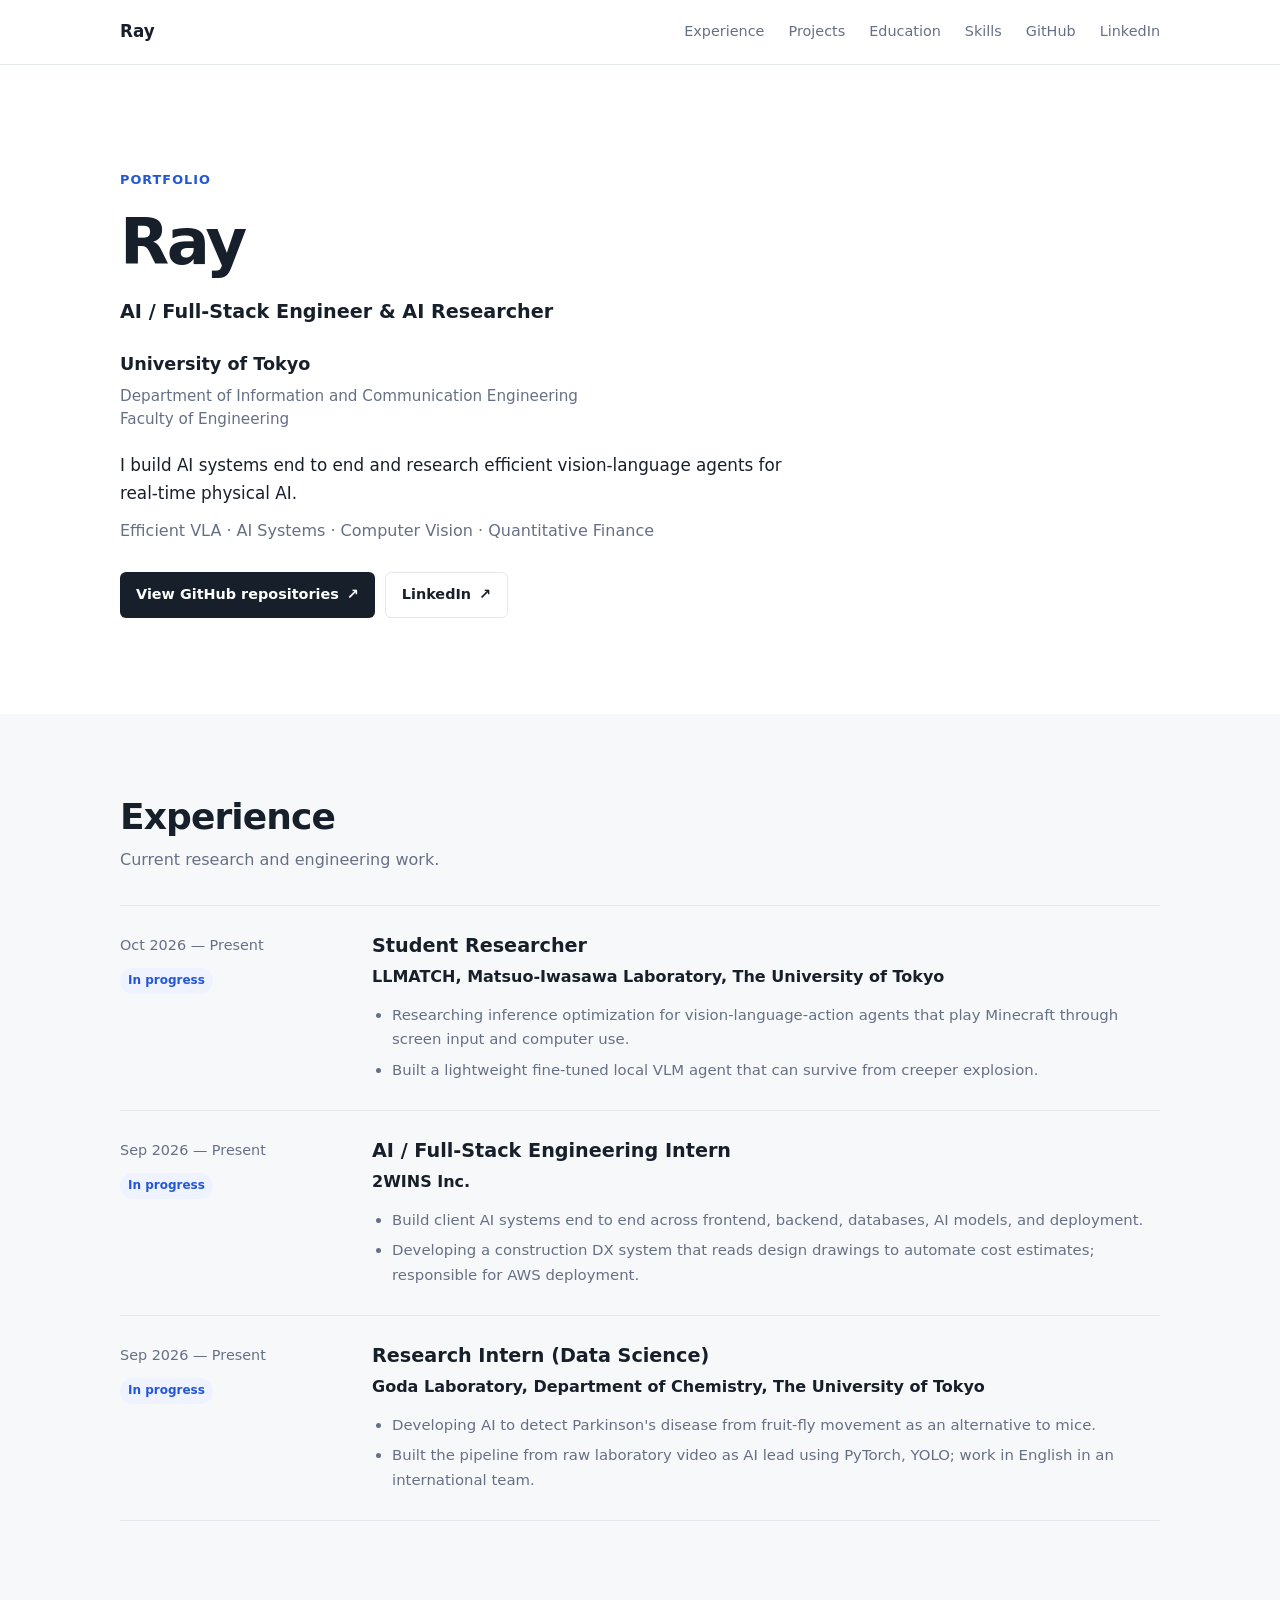
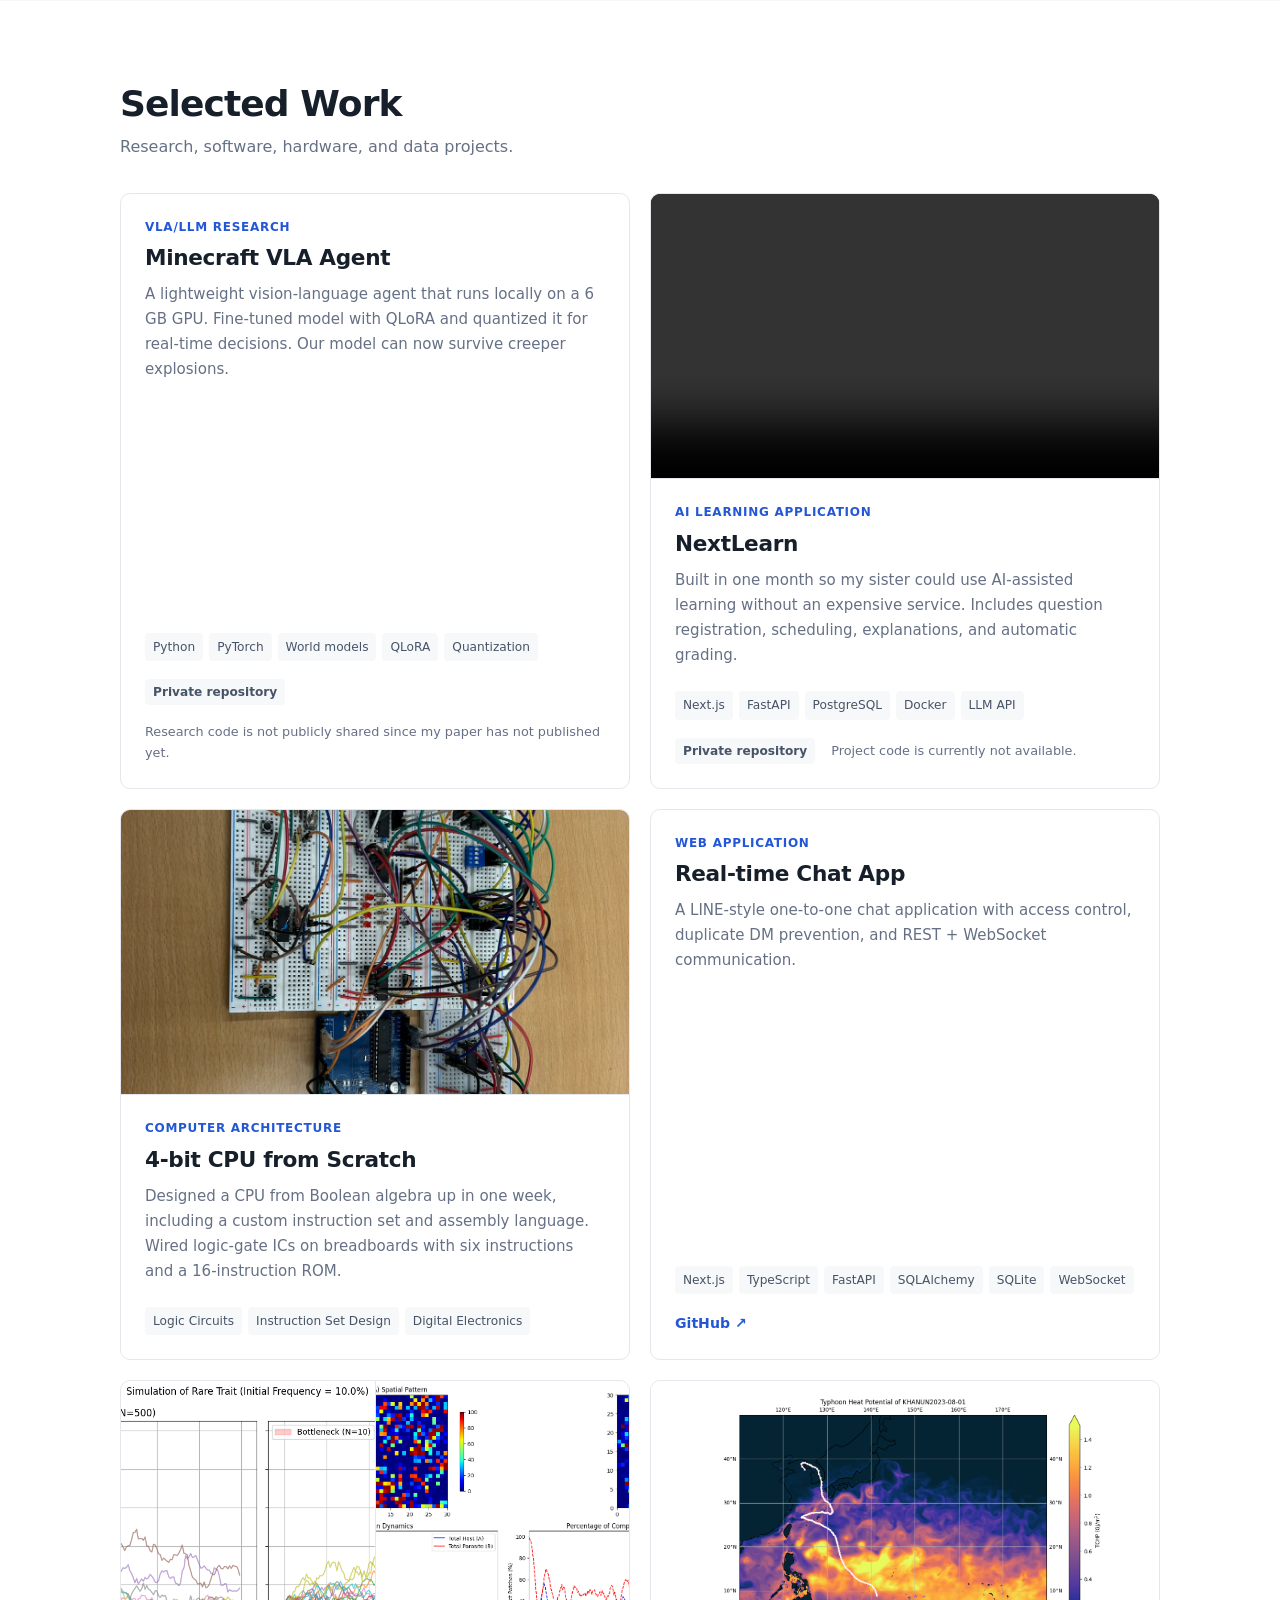
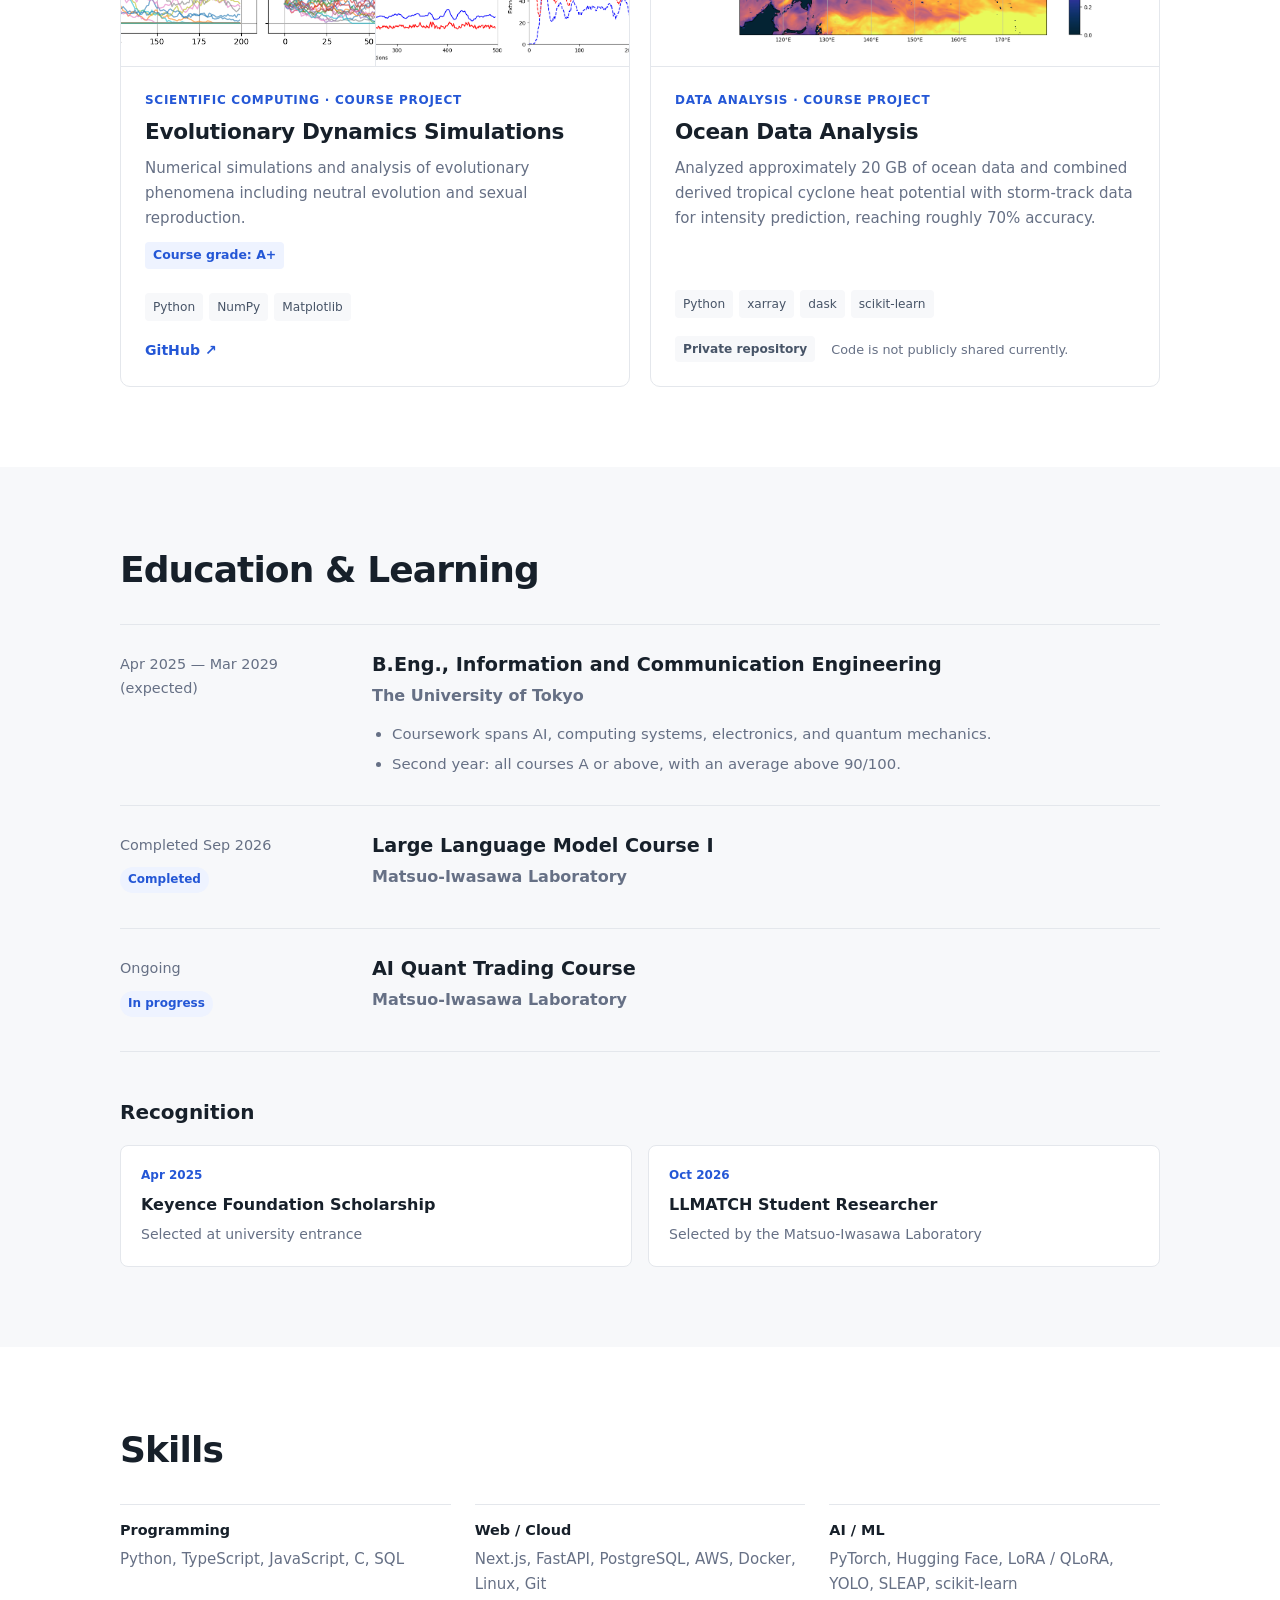
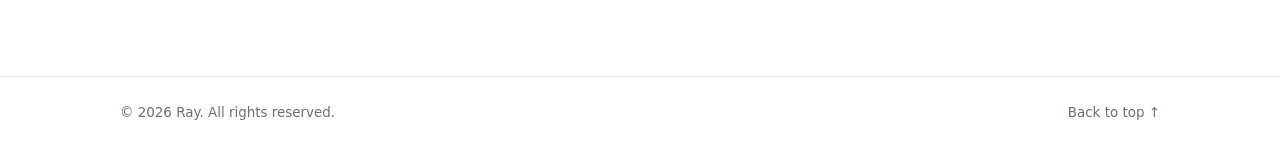
==== commit d9b7b34b: "feat: add CPU imgs and update some description" ====
--- a/index.html
+++ b/index.html
@@ -35,11 +35,11 @@
       <section class="hero container" id="top" aria-labelledby="hero-title">
         <p class="hero-label">Portfolio</p>
         <h1 id="hero-title">Ray</h1>
-        <p class="hero-role">AI / Full-Stack Engineering Intern &amp; Student Researcher</p>
+        <p class="hero-role">AI / Full-Stack Engineer &amp; AI Researcher</p>
         <p class="hero-subtitle">University of Tokyo</p>
         <p class="hero-department">Department of Information and Communication Engineering<br />Faculty of Engineering</p>
         <p class="hero-summary">I build AI systems end to end and research efficient vision-language agents for real-time physical AI.</p>
-        <p class="hero-interests">Efficient VLM / VLA · AI Systems · Computer Vision · Quantitative Finance</p>
+        <p class="hero-interests">Efficient VLA · AI Systems · Computer Vision · Quantitative Finance</p>
         <div class="hero-actions">
           <a class="button" data-profile-link="github" href="https://github.com/reyquza?tab=repositories">View GitHub repositories <span aria-hidden="true">↗</span></a>
           <a class="button button-secondary" data-profile-link="linkedin" href="#" hidden>LinkedIn <span aria-hidden="true">↗</span></a>
